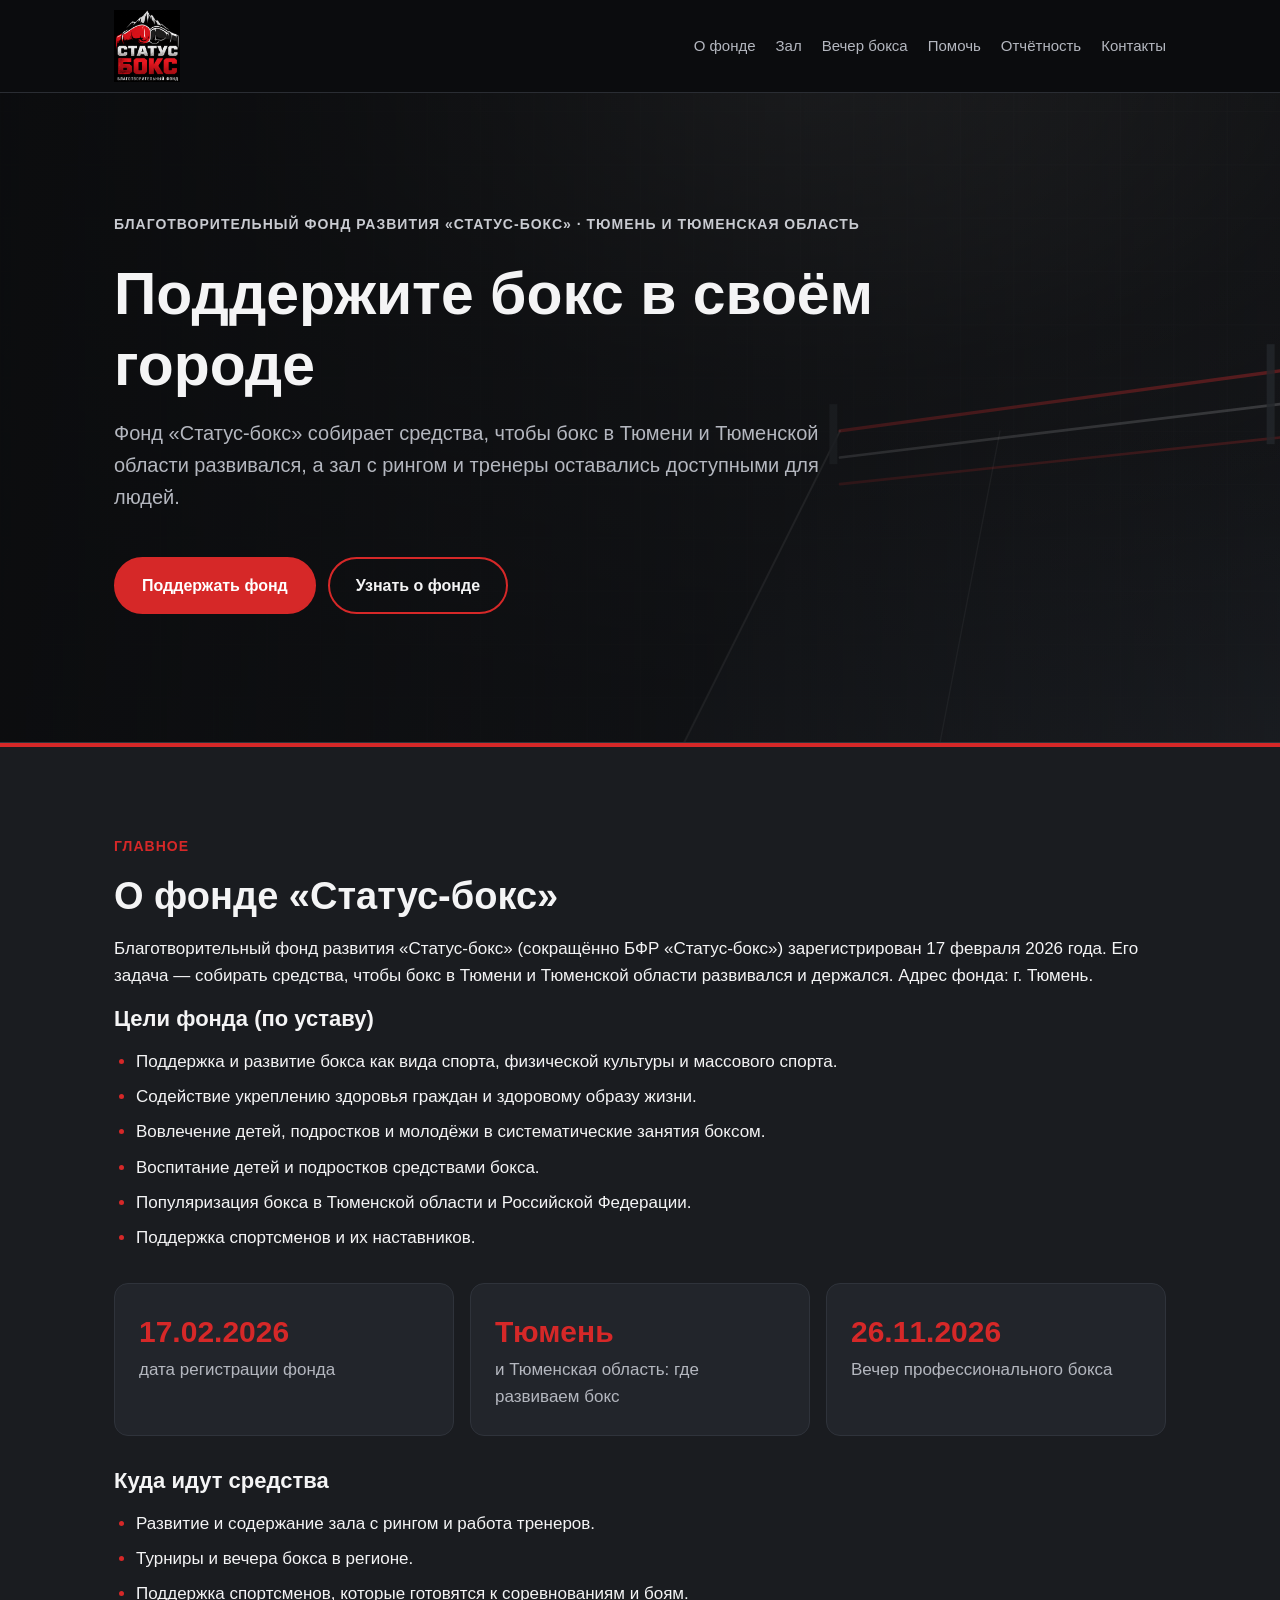
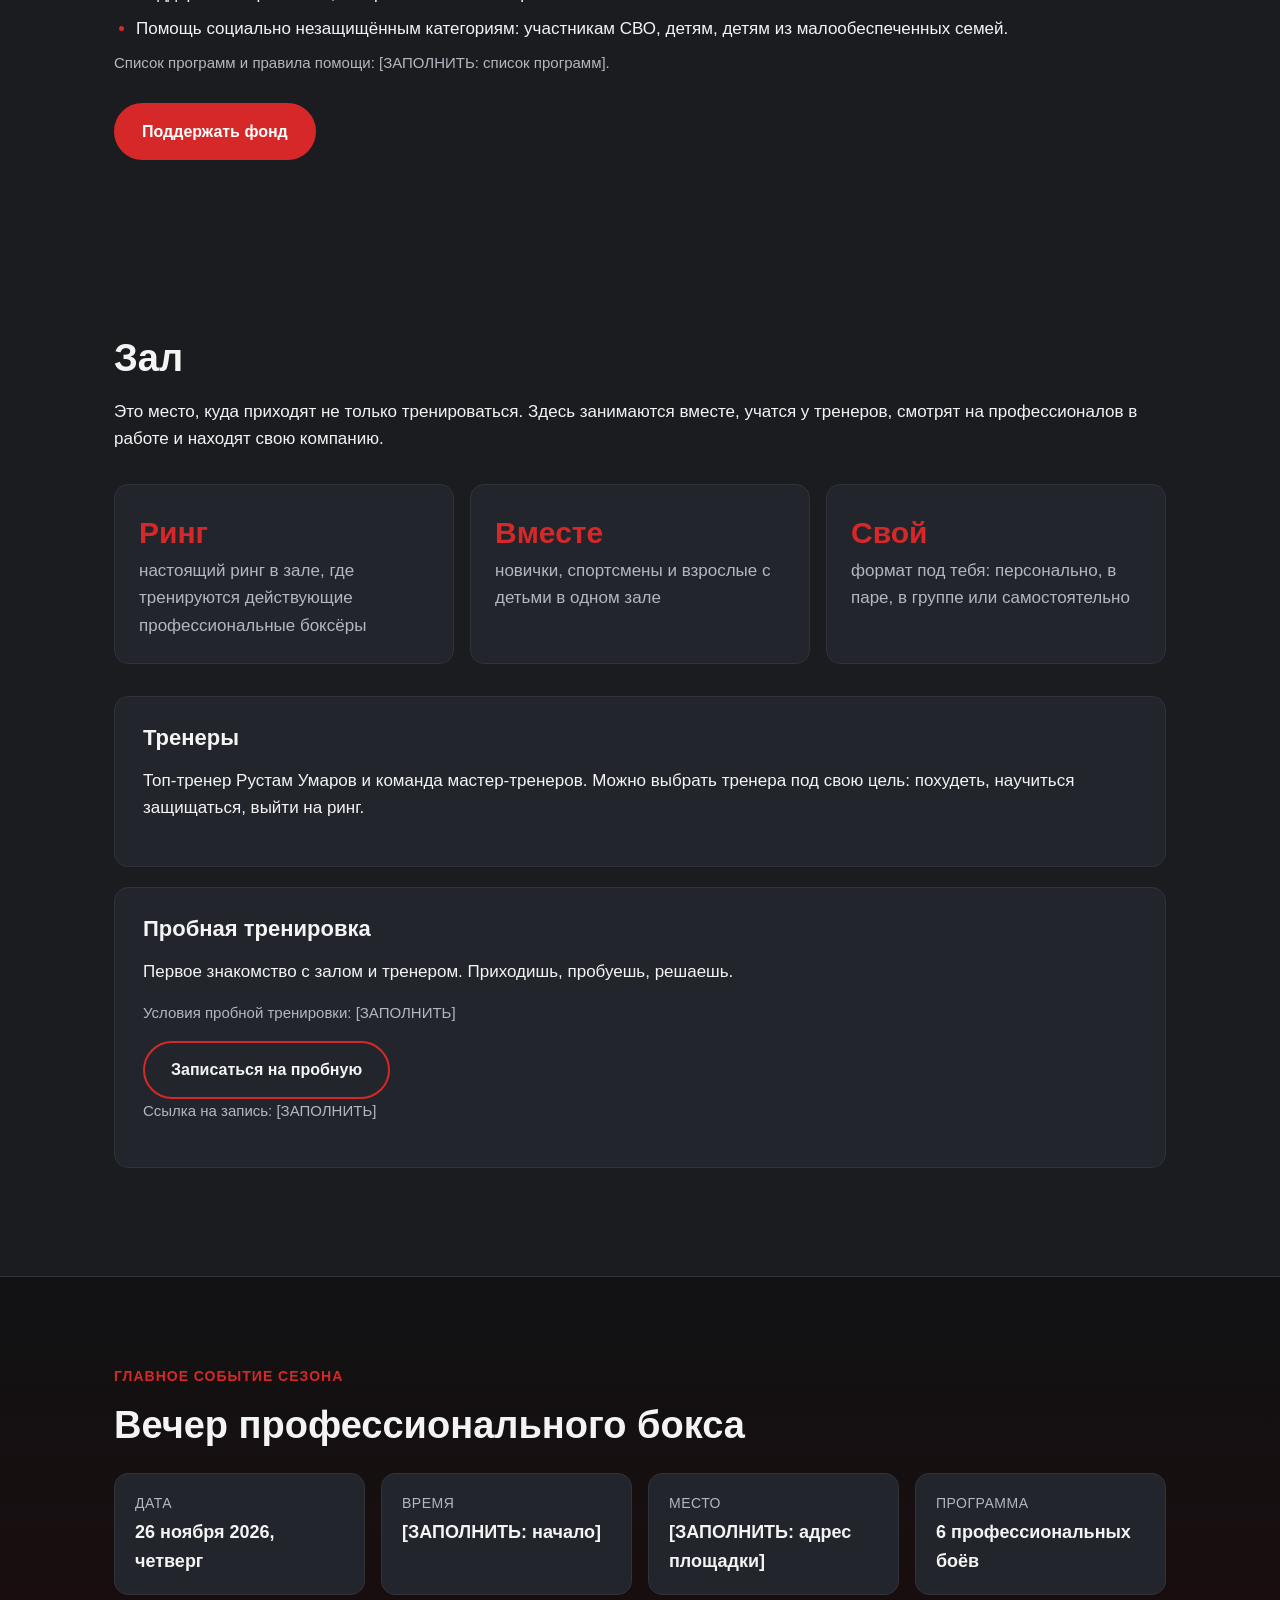
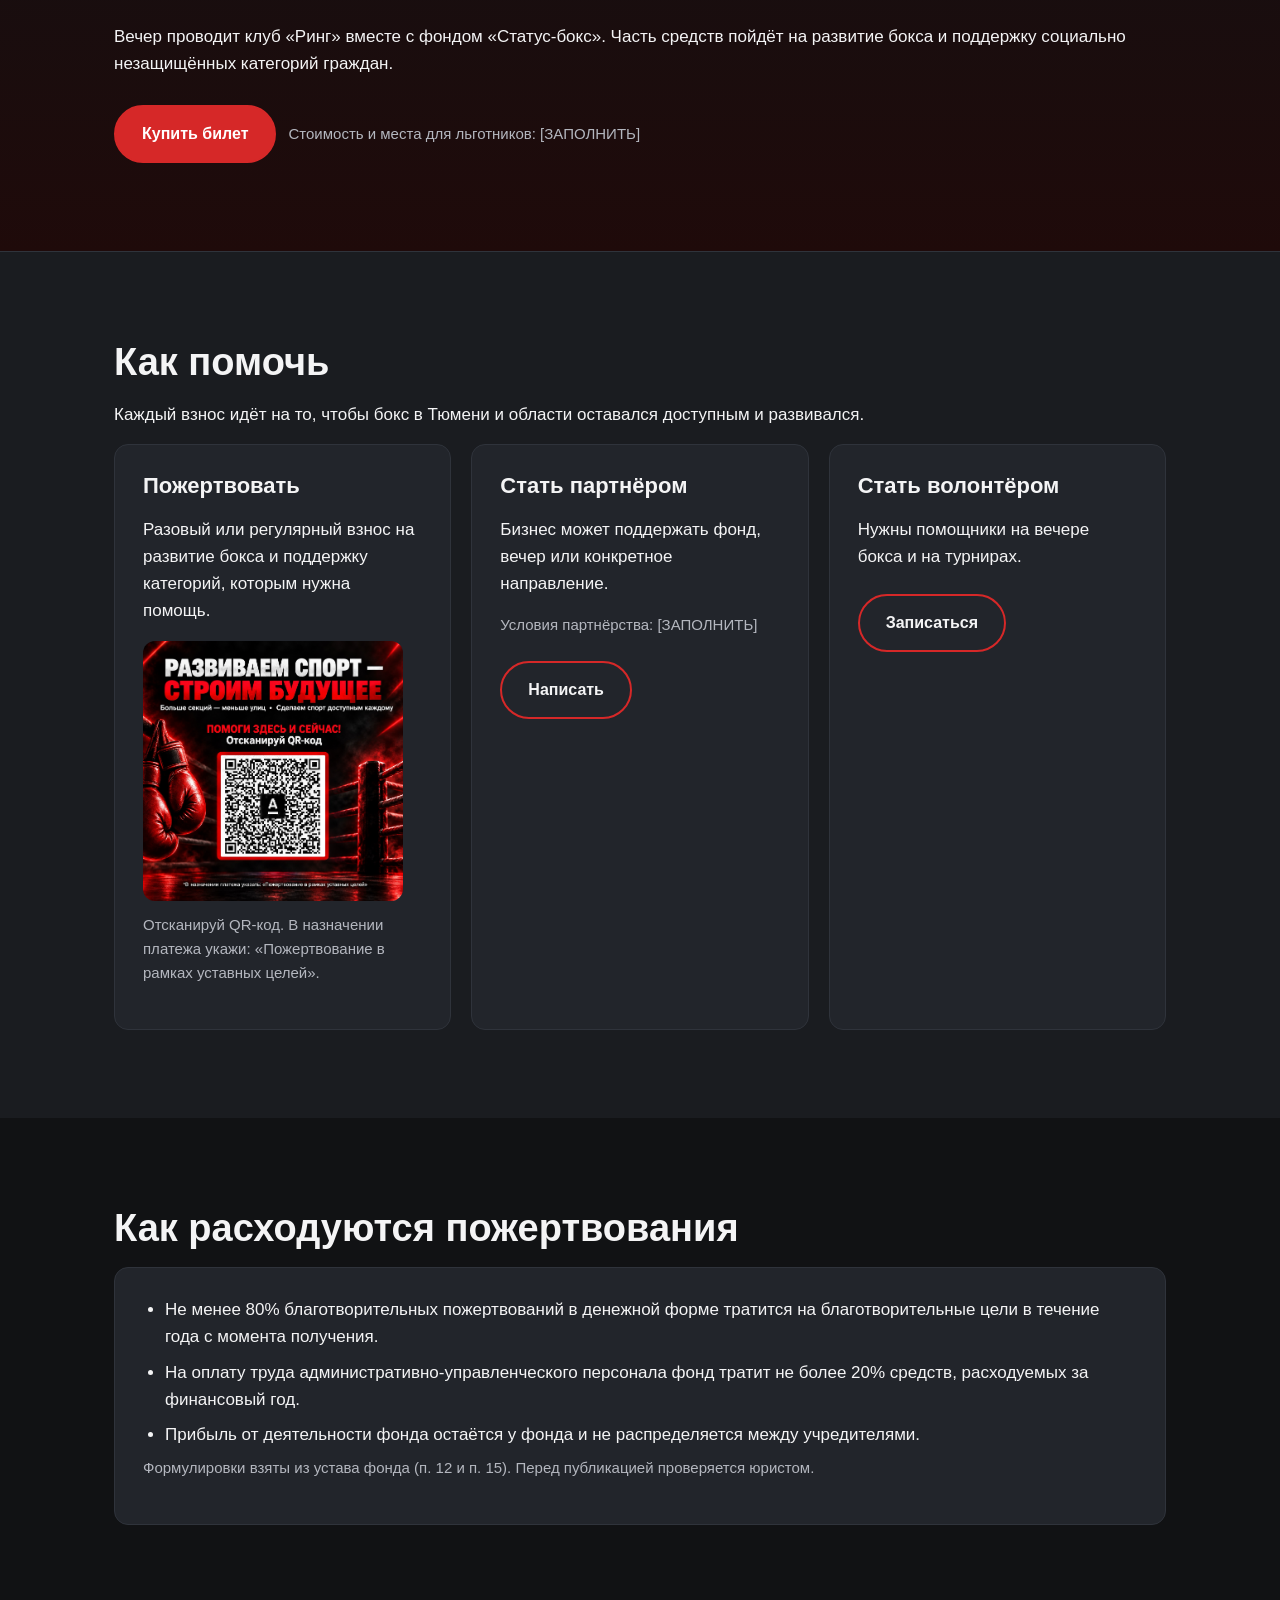
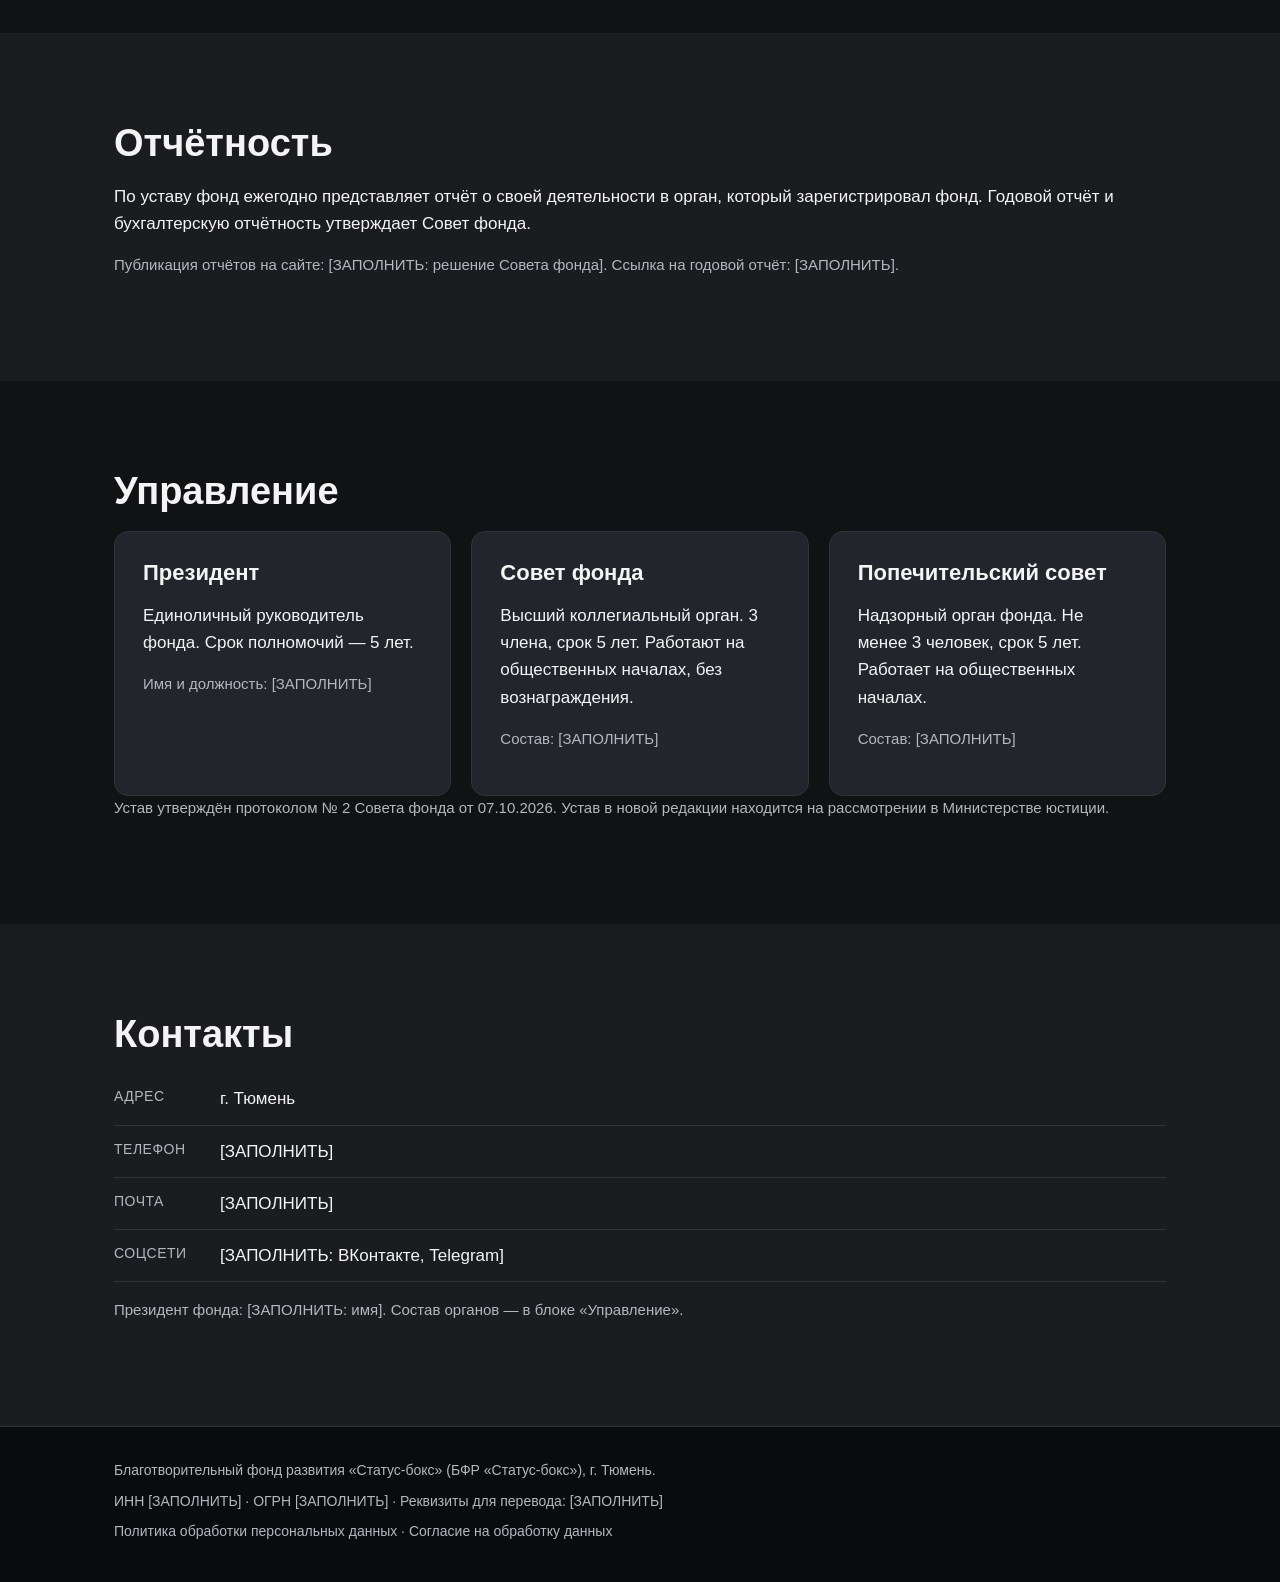
==== index.html @ fb79d3a1 "Первая версия сайта фонда: приведение к уставу Co-Authored-By: Claude Haiku 5.5 <noreply@anthropic.c" ====
<!DOCTYPE html>
<html lang="ru">
<head>
  <meta charset="UTF-8">
  <meta name="viewport" content="width=device-width, initial-scale=1.0">
  <title>Благотворительный фонд развития «Статус-бокс» — Тюмень</title>
  <meta name="description" content="Благотворительный фонд развития «Статус-бокс» развивает бокс в Тюмени и Тюменской области. Поддержите развитие бокса в регионе.">
  <link rel="stylesheet" href="style.css">
</head>
<body>

  <header class="top">
    <div class="wrap top__inner">
      <a href="#top" class="logo">
        <img src="assets/logo-statusbox.png" alt="Эмблема фонда «Статус-бокс»" class="logo__img">
      </a>
      <nav class="menu">
        <a href="#about">О фонде</a>
        <a href="#zal">Зал</a>
        <a href="#event">Вечер бокса</a>
        <a href="#help">Помочь</a>
        <a href="#reports">Отчётность</a>
        <a href="#contacts">Контакты</a>
      </nav>
    </div>
  </header>

  <!-- Главный блок: фонд -->
  <section id="top" class="hero">
    <div class="wrap hero__inner">
      <p class="hero__tag">Благотворительный фонд развития «Статус-бокс» · Тюмень и Тюменская область</p>
      <h1>Поддержите бокс в своём городе</h1>
      <p class="hero__lead">
        Фонд «Статус-бокс» собирает средства, чтобы бокс в Тюмени и Тюменской области развивался,
        а зал с рингом и тренеры оставались доступными для людей.
      </p>
      <div class="hero__actions">
        <a href="#help" class="btn btn--primary">Поддержать фонд</a>
        <a href="#about" class="btn btn--ghost">Узнать о фонде</a>
      </div>
    </div>
  </section>

  <!-- Фонд: приоритетный блок -->
  <section id="about" class="block fund">
    <div class="wrap">
      <p class="fund__tag">Главное</p>
      <h2>О фонде «Статус-бокс»</h2>
      <p>
        Благотворительный фонд развития «Статус-бокс» (сокращённо БФР «Статус-бокс») зарегистрирован 17 февраля 2026 года.
        Его задача — собирать средства, чтобы бокс в Тюмени и Тюменской области развивался и держался.
        Адрес фонда: г. Тюмень.
      </p>

      <h3>Цели фонда (по уставу)</h3>
      <ul class="list">
        <li>Поддержка и развитие бокса как вида спорта, физической культуры и массового спорта.</li>
        <li>Содействие укреплению здоровья граждан и здоровому образу жизни.</li>
        <li>Вовлечение детей, подростков и молодёжи в систематические занятия боксом.</li>
        <li>Воспитание детей и подростков средствами бокса.</li>
        <li>Популяризация бокса в Тюменской области и Российской Федерации.</li>
        <li>Поддержка спортсменов и их наставников.</li>
      </ul>
      <div class="facts">
        <div class="fact">
          <div class="fact__num">17.02.2026</div>
          <div class="fact__text">дата регистрации фонда</div>
        </div>
        <div class="fact">
          <div class="fact__num">Тюмень</div>
          <div class="fact__text">и Тюменская область: где развиваем бокс</div>
        </div>
        <div class="fact">
          <div class="fact__num">26.11.2026</div>
          <div class="fact__text">Вечер профессионального бокса</div>
        </div>
      </div>

      <h3>Куда идут средства</h3>
      <ul class="list">
        <li>Развитие и содержание зала с рингом и работа тренеров.</li>
        <li>Турниры и вечера бокса в регионе.</li>
        <li>Поддержка спортсменов, которые готовятся к соревнованиям и боям.</li>
        <li>Помощь социально незащищённым категориям: участникам СВО, детям, детям из малообеспеченных семей.</li>
      </ul>
      <p class="note">Список программ и правила помощи: [ЗАПОЛНИТЬ: список программ].</p>
      <div class="hero__actions">
        <a href="#help" class="btn btn--primary">Поддержать фонд</a>
      </div>
    </div>
  </section>

  <section id="zal" class="block block--alt">
    <div class="wrap">
      <h2>Зал</h2>
      <p>
        Это место, куда приходят не только тренироваться. Здесь занимаются вместе, учатся у тренеров,
        смотрят на профессионалов в работе и находят свою компанию.
      </p>
      <div class="facts">
        <div class="fact">
          <div class="fact__num">Ринг</div>
          <div class="fact__text">настоящий ринг в зале, где тренируются действующие профессиональные боксёры</div>
        </div>
        <div class="fact">
          <div class="fact__num">Вместе</div>
          <div class="fact__text">новички, спортсмены и взрослые с детьми в одном зале</div>
        </div>
        <div class="fact">
          <div class="fact__num">Свой</div>
          <div class="fact__text">формат под тебя: персонально, в паре, в группе или самостоятельно</div>
        </div>
      </div>

      <div class="card">
        <h3>Тренеры</h3>
        <p>
          Топ-тренер Рустам Умаров и команда мастер-тренеров. Можно выбрать тренера под свою цель:
          похудеть, научиться защищаться, выйти на ринг.
        </p>
      </div>

      <div class="card">
        <h3>Пробная тренировка</h3>
        <p>Первое знакомство с залом и тренером. Приходишь, пробуешь, решаешь.</p>
        <p class="note">Условия пробной тренировки: [ЗАПОЛНИТЬ]</p>
        <a href="#" class="btn btn--ghost">Записаться на пробную</a>
        <p class="note">Ссылка на запись: [ЗАПОЛНИТЬ]</p>
      </div>
    </div>
  </section>

  <section id="event" class="block event">
    <div class="wrap">
      <p class="event__tag">Главное событие сезона</p>
      <h2>Вечер профессионального бокса</h2>
      <div class="event__info">
        <div><span class="label">Дата</span><span class="value">26 ноября 2026, четверг</span></div>
        <div><span class="label">Время</span><span class="value">[ЗАПОЛНИТЬ: начало]</span></div>
        <div><span class="label">Место</span><span class="value">[ЗАПОЛНИТЬ: адрес площадки]</span></div>
        <div><span class="label">Программа</span><span class="value">6 профессиональных боёв</span></div>
      </div>
      <p>
        Вечер проводит клуб «Ринг» вместе с фондом «Статус-бокс». Часть средств пойдёт на развитие бокса
        и поддержку социально незащищённых категорий граждан.
      </p>
      <div class="hero__actions">
        <a href="#" class="btn btn--primary">Купить билет</a>
        <span class="note">Стоимость и места для льготников: [ЗАПОЛНИТЬ]</span>
      </div>
    </div>
  </section>

  <section id="help" class="block block--alt">
    <div class="wrap">
      <h2>Как помочь</h2>
      <p>Каждый взнос идёт на то, чтобы бокс в Тюмени и области оставался доступным и развивался.</p>
      <div class="help-grid">
        <div class="card">
          <h3>Пожертвовать</h3>
          <p>Разовый или регулярный взнос на развитие бокса и поддержку категорий, которым нужна помощь.</p>
          <div class="qr">
            <img src="assets/donate-qr.png" alt="QR-код для пожертвования фонду «Статус-бокс»">
            <p class="note">Отсканируй QR-код. В назначении платежа укажи: «Пожертвование в рамках уставных целей».</p>
          </div>
        </div>
        <div class="card">
          <h3>Стать партнёром</h3>
          <p>Бизнес может поддержать фонд, вечер или конкретное направление.</p>
          <p class="note">Условия партнёрства: [ЗАПОЛНИТЬ]</p>
          <a href="#contacts" class="btn btn--ghost">Написать</a>
        </div>
        <div class="card">
          <h3>Стать волонтёром</h3>
          <p>Нужны помощники на вечере бокса и на турнирах.</p>
          <a href="#contacts" class="btn btn--ghost">Записаться</a>
        </div>
      </div>
    </div>
  </section>

  <section id="rules" class="block">
    <div class="wrap">
      <h2>Как расходуются пожертвования</h2>
      <div class="card">
        <ul class="list">
          <li>Не менее 80% благотворительных пожертвований в денежной форме тратится на благотворительные цели в течение года с момента получения.</li>
          <li>На оплату труда административно-управленческого персонала фонд тратит не более 20% средств, расходуемых за финансовый год.</li>
          <li>Прибыль от деятельности фонда остаётся у фонда и не распределяется между учредителями.</li>
        </ul>
        <p class="note">Формулировки взяты из устава фонда (п. 12 и п. 15). Перед публикацией проверяется юристом.</p>
      </div>
    </div>
  </section>

  <section id="reports" class="block block--alt">
    <div class="wrap">
      <h2>Отчётность</h2>
      <p>
        По уставу фонд ежегодно представляет отчёт о своей деятельности в орган, который зарегистрировал фонд.
        Годовой отчёт и бухгалтерскую отчётность утверждает Совет фонда.
      </p>
      <p class="note">Публикация отчётов на сайте: [ЗАПОЛНИТЬ: решение Совета фонда]. Ссылка на годовой отчёт: [ЗАПОЛНИТЬ].</p>
    </div>
  </section>

  <section id="manage" class="block">
    <div class="wrap">
      <h2>Управление</h2>
      <div class="help-grid">
        <div class="card">
          <h3>Президент</h3>
          <p>Единоличный руководитель фонда. Срок полномочий — 5 лет.</p>
          <p class="note">Имя и должность: [ЗАПОЛНИТЬ]</p>
        </div>
        <div class="card">
          <h3>Совет фонда</h3>
          <p>Высший коллегиальный орган. 3 члена, срок 5 лет. Работают на общественных началах, без вознаграждения.</p>
          <p class="note">Состав: [ЗАПОЛНИТЬ]</p>
        </div>
        <div class="card">
          <h3>Попечительский совет</h3>
          <p>Надзорный орган фонда. Не менее 3 человек, срок 5 лет. Работает на общественных началах.</p>
          <p class="note">Состав: [ЗАПОЛНИТЬ]</p>
        </div>
      </div>
      <p class="note">Устав утверждён протоколом № 2 Совета фонда от 07.10.2026. Устав в новой редакции находится на рассмотрении в Министерстве юстиции.</p>
    </div>
  </section>

  <section id="contacts" class="block block--alt">
    <div class="wrap">
      <h2>Контакты</h2>
      <ul class="contacts">
        <li><span class="label">Адрес</span> г. Тюмень</li>
        <li><span class="label">Телефон</span> [ЗАПОЛНИТЬ]</li>
        <li><span class="label">Почта</span> [ЗАПОЛНИТЬ]</li>
        <li><span class="label">Соцсети</span> [ЗАПОЛНИТЬ: ВКонтакте, Telegram]</li>
      </ul>
      <p class="note">Президент фонда: [ЗАПОЛНИТЬ: имя]. Состав органов — в блоке «Управление».</p>
    </div>
  </section>

  <footer class="foot">
    <div class="wrap">
      <p>Благотворительный фонд развития «Статус-бокс» (БФР «Статус-бокс»), г. Тюмень.</p>
      <p>ИНН [ЗАПОЛНИТЬ] · ОГРН [ЗАПОЛНИТЬ] · Реквизиты для перевода: [ЗАПОЛНИТЬ]</p>
      <p><a href="#">Политика обработки персональных данных</a> · <a href="#">Согласие на обработку данных</a></p>
    </div>
  </footer>

</body>
</html>
---- style.css ----
/* Фонд СТАТУС-БОКС: цвета — тёмный фон, красный акцент, белый текст (как в плане кампании) */
:root {
  --bg: #111214;
  --bg-alt: #1a1c20;
  --card: #22252b;
  --text: #f4f4f5;
  --muted: #b4b7bf;
  --accent: #d62828;
  --accent-dark: #a51f1f;
  --line: #2f333b;
  --radius: 14px;
}

* { box-sizing: border-box; }

html { scroll-behavior: smooth; }

body {
  margin: 0;
  font-family: "Segoe UI", Roboto, Arial, sans-serif;
  font-size: 17px;
  line-height: 1.6;
  color: var(--text);
  background: var(--bg);
}

a { color: var(--accent); text-decoration: none; }
a:hover { text-decoration: underline; }

h1, h2, h3 { line-height: 1.2; margin: 0 0 16px; }
h1 { font-size: clamp(32px, 5vw, 56px); font-weight: 800; }
h2 { font-size: clamp(26px, 3.5vw, 38px); font-weight: 800; }
h3 { font-size: 22px; font-weight: 700; }

p { margin: 0 0 16px; }

.wrap {
  max-width: 1100px;
  margin: 0 auto;
  padding: 0 24px;
}

/* Верхняя панель */
.top {
  position: sticky;
  top: 0;
  z-index: 10;
  background: rgba(17, 18, 20, 0.95);
  border-bottom: 1px solid var(--line);
}
.top__inner {
  display: flex;
  align-items: center;
  justify-content: space-between;
  gap: 16px;
  padding-top: 14px;
  padding-bottom: 14px;
  flex-wrap: wrap;
}
.logo {
  color: var(--text);
  font-weight: 800;
  letter-spacing: 1px;
  font-size: 20px;
}
.logo:hover { text-decoration: none; }
.menu { display: flex; gap: 20px; flex-wrap: wrap; }
.menu a { color: var(--muted); font-size: 15px; }
.menu a:hover { color: var(--text); text-decoration: none; }

/* Первый экран */
.hero {
  padding: 96px 0 88px;
  background:
    linear-gradient(120deg, rgba(214, 40, 40, 0.18), transparent 60%),
    var(--bg);
  border-bottom: 1px solid var(--line);
}
.hero__tag {
  color: var(--accent);
  font-weight: 700;
  text-transform: uppercase;
  letter-spacing: 1px;
  font-size: 14px;
}
.hero__lead {
  font-size: 20px;
  color: var(--muted);
  max-width: 720px;
}
.hero__actions {
  display: flex;
  gap: 12px;
  flex-wrap: wrap;
  align-items: center;
  margin-top: 28px;
}

/* Кнопки */
.btn {
  display: inline-block;
  padding: 14px 26px;
  border-radius: 999px;
  font-weight: 700;
  font-size: 16px;
  border: 2px solid var(--accent);
  transition: background 0.2s, color 0.2s;
}
.btn--primary {
  background: var(--accent);
  color: #fff;
}
.btn--primary:hover {
  background: var(--accent-dark);
  border-color: var(--accent-dark);
  text-decoration: none;
}
.btn--ghost {
  background: transparent;
  color: var(--text);
}
.btn--ghost:hover {
  background: var(--accent);
  color: #fff;
  text-decoration: none;
}

/* Блоки */
.block { padding: 88px 0; }
.block--alt { background: var(--bg-alt); }
.list { padding-left: 22px; margin: 0; }
.list li { margin-bottom: 8px; }

.note {
  color: var(--muted);
  font-size: 15px;
}

/* Цифры */
.facts {
  display: grid;
  grid-template-columns: repeat(auto-fit, minmax(200px, 1fr));
  gap: 16px;
  margin: 32px 0;
}
.fact {
  background: var(--card);
  border: 1px solid var(--line);
  border-radius: var(--radius);
  padding: 24px;
}
.fact__num {
  font-size: 30px;
  font-weight: 800;
  color: var(--accent);
}
.fact__text { color: var(--muted); }

/* Карточки */
.card {
  background: var(--card);
  border: 1px solid var(--line);
  border-radius: var(--radius);
  padding: 28px;
  margin-bottom: 20px;
}
.help-grid {
  display: grid;
  grid-template-columns: repeat(auto-fit, minmax(260px, 1fr));
  gap: 20px;
}
.help-grid .card { margin-bottom: 0; }
.help-grid .btn { margin-top: 8px; }

/* Вечер бокса */
.event {
  background:
    linear-gradient(180deg, var(--bg) 0%, #1f0a0a 100%);
  border-top: 1px solid var(--line);
  border-bottom: 1px solid var(--line);
}
.event__tag {
  color: var(--accent);
  font-weight: 700;
  text-transform: uppercase;
  letter-spacing: 1px;
  font-size: 14px;
}
.event__info {
  display: grid;
  grid-template-columns: repeat(auto-fit, minmax(200px, 1fr));
  gap: 16px;
  margin: 24px 0 28px;
}
.event__info > div {
  background: var(--card);
  border: 1px solid var(--line);
  border-radius: var(--radius);
  padding: 18px 20px;
  display: flex;
  flex-direction: column;
  gap: 4px;
}

.label {
  color: var(--muted);
  font-size: 14px;
  text-transform: uppercase;
  letter-spacing: 0.5px;
}
.value { font-size: 18px; font-weight: 700; }

/* Контакты */
.contacts { list-style: none; padding: 0; margin: 0 0 16px; }
.contacts li {
  padding: 12px 0;
  border-bottom: 1px solid var(--line);
  display: flex;
  gap: 16px;
  flex-wrap: wrap;
}
.contacts .label { min-width: 90px; }

/* Подвал */
.foot {
  background: #0a0b0c;
  border-top: 1px solid var(--line);
  padding: 32px 0;
  color: var(--muted);
  font-size: 14px;
}
.foot p { margin-bottom: 8px; }
.foot a { color: var(--muted); }

/* Телефоны */
@media (max-width: 640px) {
  body { font-size: 16px; }
  .hero { padding: 64px 0 56px; }
  .block { padding: 64px 0; }
  .card { padding: 22px; }
  .menu { gap: 14px; }
}

/* ===== Фонд СТАТУС-БОКС: главный блок ===== */

/* Эмблема в шапке */
.logo { display: inline-flex; align-items: center; }
.logo:hover { text-decoration: none; }
.logo__img { height: 48px; width: auto; display: block; border-radius: 6px; }

/* Герой: фон из hero-bg.svg, эмблема по центру */
.hero {
  text-align: center;
  padding: 88px 0 96px;
  background:
    linear-gradient(180deg, rgba(12, 13, 16, 0.25) 0%, rgba(12, 13, 16, 0.75) 100%),
    url("assets/hero-bg.svg") center / cover no-repeat;
}
.hero__inner { display: flex; flex-direction: column; align-items: center; }
.hero h1 { margin-top: 8px; }
.hero__lead { margin-left: auto; margin-right: auto; }
.hero__actions { justify-content: center; }

/* Эмблема: чёрная карточка, чтобы смотрелась как на фирменном бланке */
.hero__logo {
  background: #000;
  border-radius: var(--radius);
  padding: 18px 24px;
  box-shadow: 0 12px 40px rgba(0, 0, 0, 0.5), 0 0 0 1px rgba(255, 255, 255, 0.06);
  margin-bottom: 28px;
}
.hero__logo img {
  display: block;
  width: min(300px, 70vw);
  height: auto;
}

/* Приоритетный блок о фонде */
.fund {
  border-top: 4px solid var(--accent);
  background: var(--bg-alt);
}
.fund__tag {
  color: var(--accent);
  font-weight: 700;
  text-transform: uppercase;
  letter-spacing: 1px;
  font-size: 14px;
}
.fund .list li::marker { color: var(--accent); }

/* Шапка: фонд первым, компактнее */
.top { background: rgba(12, 13, 16, 0.97); }

/* ===== Версия 2: эмблема слева сверху, деловой фон ===== */

/* Эмблема в шапке слева сверху, крупнее */
.top { background: #0b0c0e; border-bottom: 1px solid #2a2d33; }
.top__inner { padding-top: 10px; padding-bottom: 10px; }
.logo__img { height: 72px; border-radius: 0; }

/* Герой: левое выравнивание, фон-ринг */
.hero {
  text-align: left;
  padding: 120px 0 128px;
  background:
    linear-gradient(90deg, rgba(11, 12, 14, 0.92) 0%, rgba(11, 12, 14, 0.55) 55%, rgba(11, 12, 14, 0.2) 100%),
    url("assets/hero-bg.svg") center / cover no-repeat;
}
.hero__inner { align-items: flex-start; }
.hero__lead { margin-left: 0; margin-right: 0; }
.hero__actions { justify-content: flex-start; }
.hero h1 { font-size: clamp(34px, 4.6vw, 60px); max-width: 760px; }
.hero__tag { color: #c9cbd1; }

/* QR-код для пожертвований */
.qr img {
  display: block;
  width: min(260px, 100%);
  height: auto;
  border-radius: 12px;
  margin: 8px 0 12px;
}
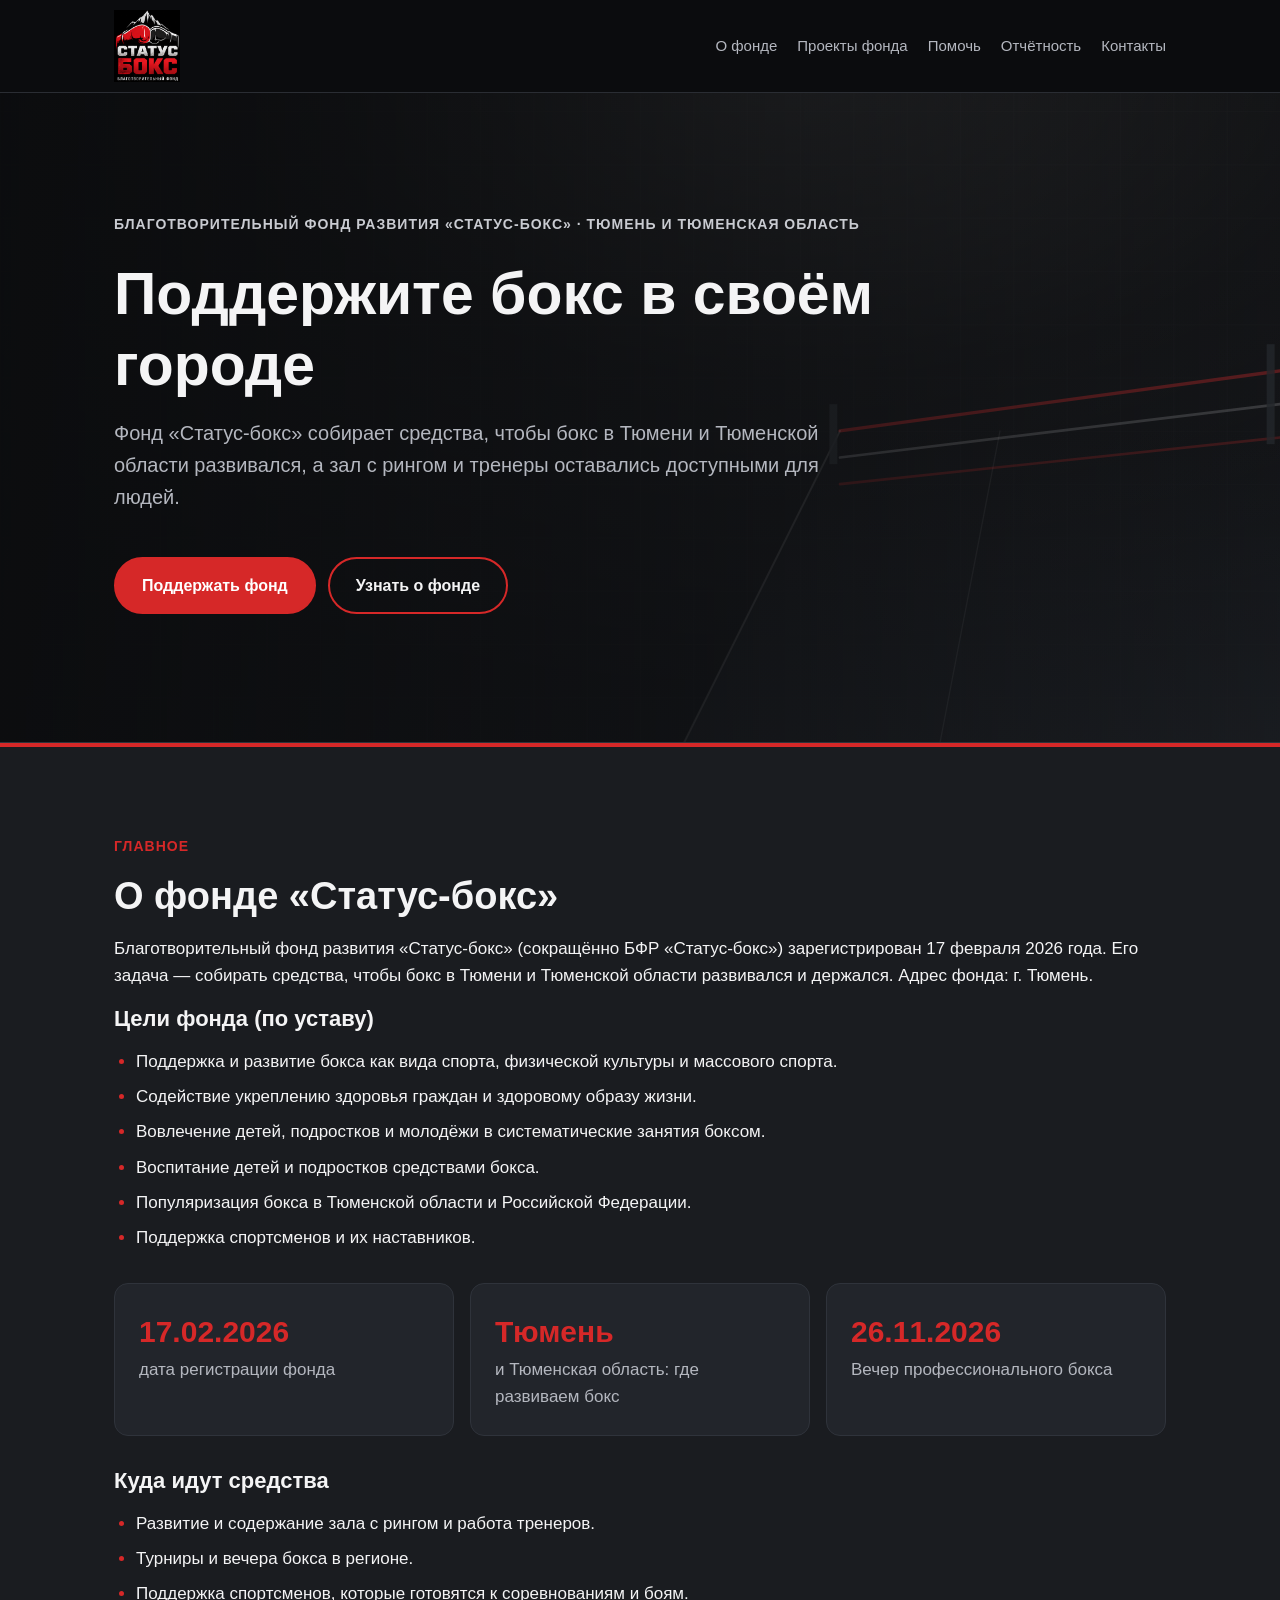
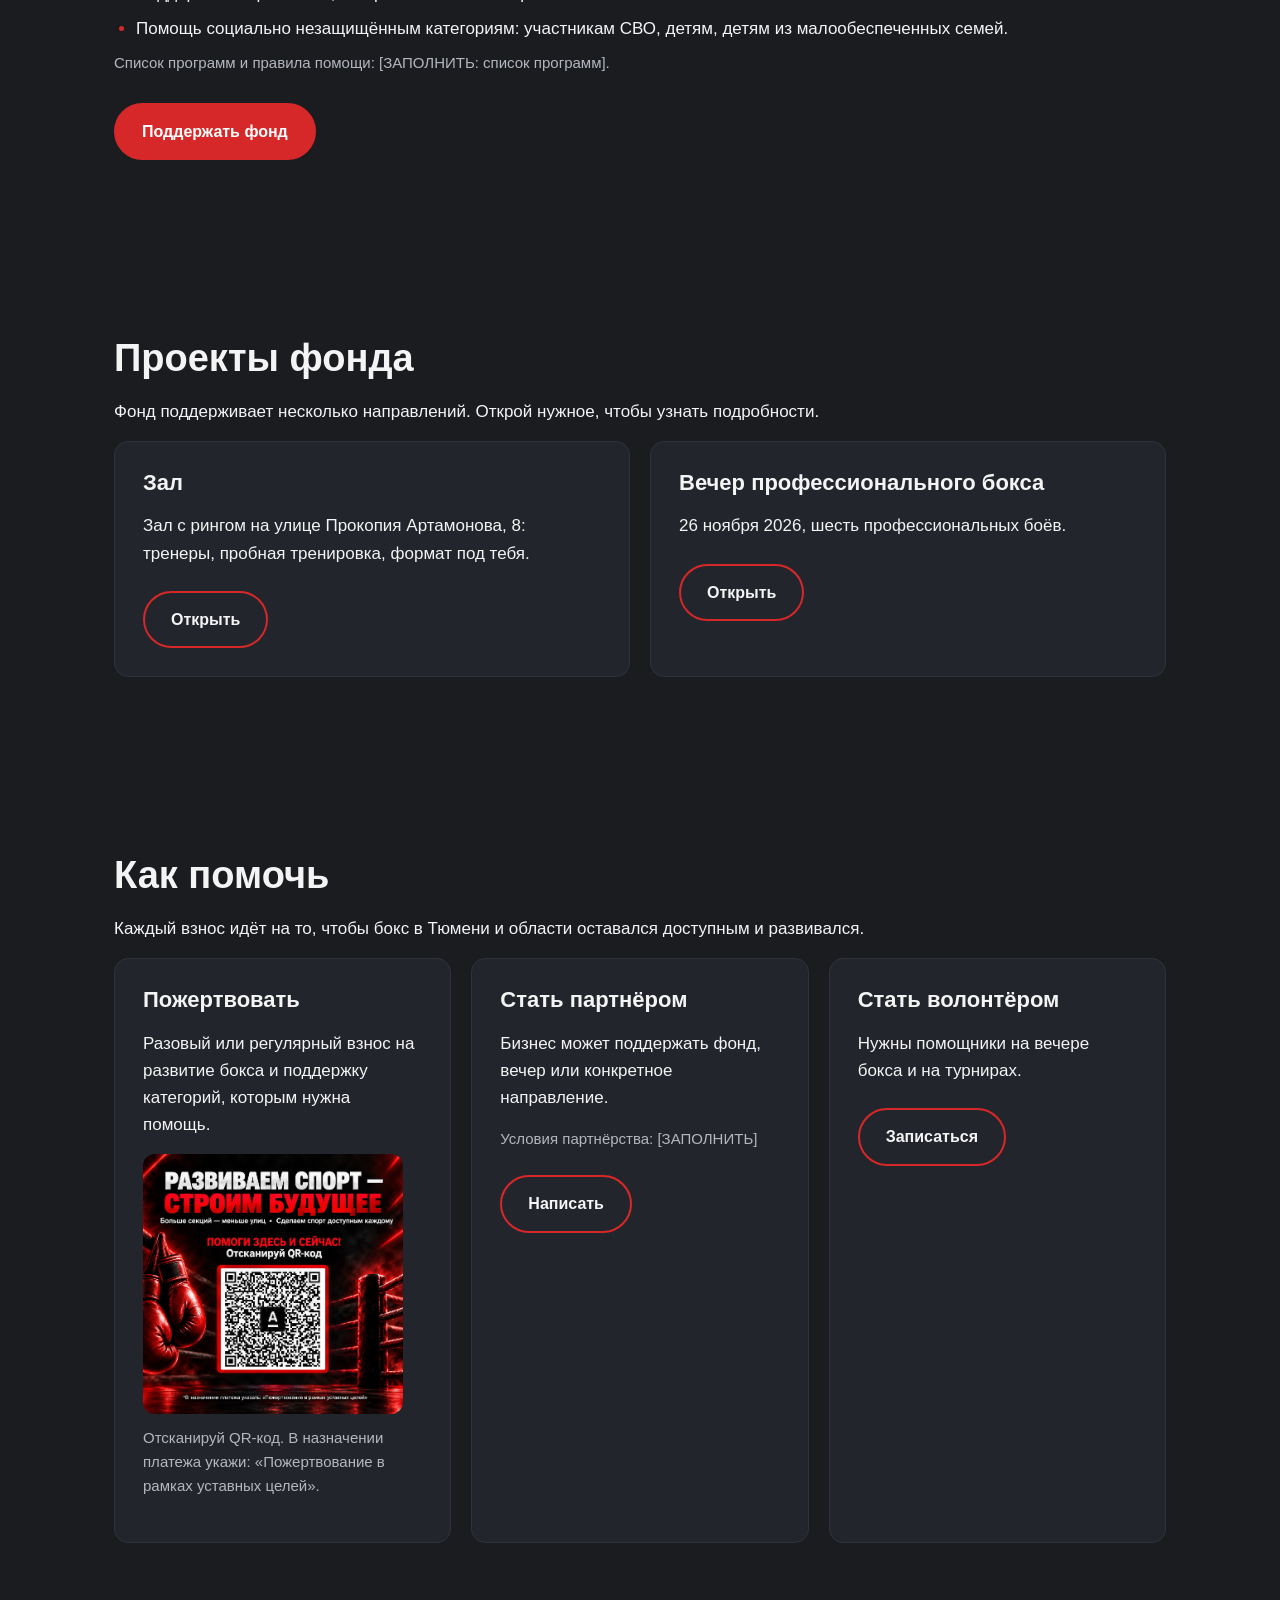
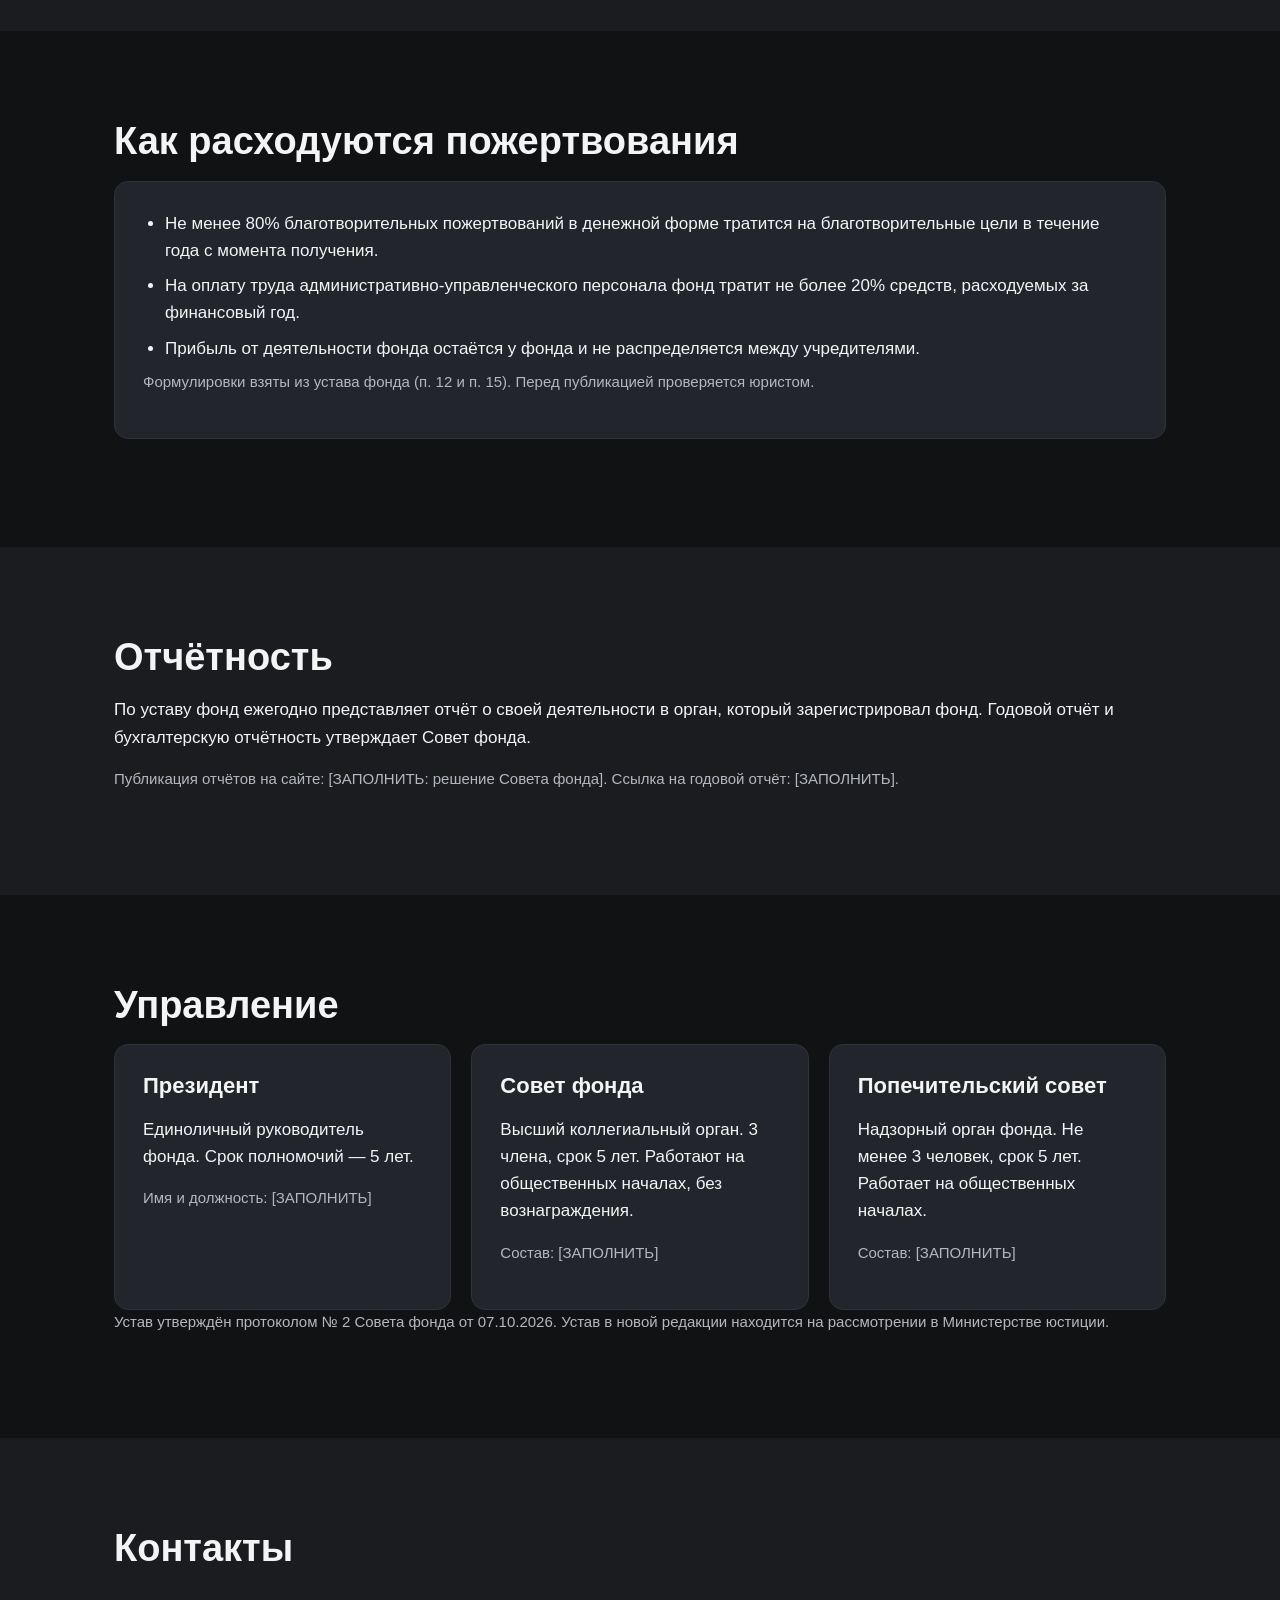
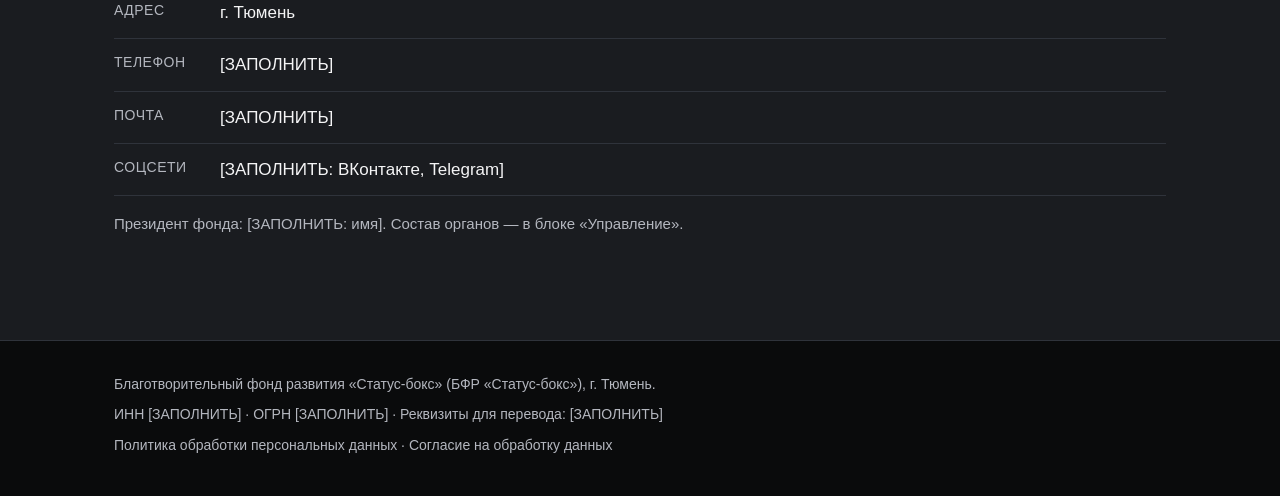
==== commit a435648f: "Зал и вечер бокса вынесены в «Проекты фонда» Co-Authored-By: Claude Haiku 5.5 <noreply@anthropic.com" ====
--- a/index.html
+++ b/index.html
@@ -16,8 +16,7 @@
       </a>
       <nav class="menu">
         <a href="#about">О фонде</a>
-        <a href="#zal">Зал</a>
-        <a href="#event">Вечер бокса</a>
+        <a href="projects.html">Проекты фонда</a>
         <a href="#help">Помочь</a>
         <a href="#reports">Отчётность</a>
         <a href="#contacts">Контакты</a>
@@ -90,67 +89,24 @@
     </div>
   </section>
 
-  <section id="zal" class="block block--alt">
-    <div class="wrap">
-      <h2>Зал</h2>
-      <p>
-        Это место, куда приходят не только тренироваться. Здесь занимаются вместе, учатся у тренеров,
-        смотрят на профессионалов в работе и находят свою компанию.
-      </p>
-      <div class="facts">
-        <div class="fact">
-          <div class="fact__num">Ринг</div>
-          <div class="fact__text">настоящий ринг в зале, где тренируются действующие профессиональные боксёры</div>
-        </div>
-        <div class="fact">
-          <div class="fact__num">Вместе</div>
-          <div class="fact__text">новички, спортсмены и взрослые с детьми в одном зале</div>
-        </div>
-        <div class="fact">
-          <div class="fact__num">Свой</div>
-          <div class="fact__text">формат под тебя: персонально, в паре, в группе или самостоятельно</div>
-        </div>
-      </div>
-
-      <div class="card">
-        <h3>Тренеры</h3>
-        <p>
-          Топ-тренер Рустам Умаров и команда мастер-тренеров. Можно выбрать тренера под свою цель:
-          похудеть, научиться защищаться, выйти на ринг.
-        </p>
-      </div>
-
-      <div class="card">
-        <h3>Пробная тренировка</h3>
-        <p>Первое знакомство с залом и тренером. Приходишь, пробуешь, решаешь.</p>
-        <p class="note">Условия пробной тренировки: [ЗАПОЛНИТЬ]</p>
-        <a href="#" class="btn btn--ghost">Записаться на пробную</a>
-        <p class="note">Ссылка на запись: [ЗАПОЛНИТЬ]</p>
-      </div>
-    </div>
-  </section>
-
-  <section id="event" class="block event">
-    <div class="wrap">
-      <p class="event__tag">Главное событие сезона</p>
-      <h2>Вечер профессионального бокса</h2>
-      <div class="event__info">
-        <div><span class="label">Дата</span><span class="value">26 ноября 2026, четверг</span></div>
-        <div><span class="label">Время</span><span class="value">[ЗАПОЛНИТЬ: начало]</span></div>
-        <div><span class="label">Место</span><span class="value">[ЗАПОЛНИТЬ: адрес площадки]</span></div>
-        <div><span class="label">Программа</span><span class="value">6 профессиональных боёв</span></div>
-      </div>
-      <p>
-        Вечер проводит клуб «Ринг» вместе с фондом «Статус-бокс». Часть средств пойдёт на развитие бокса
-        и поддержку социально незащищённых категорий граждан.
-      </p>
-      <div class="hero__actions">
-        <a href="#" class="btn btn--primary">Купить билет</a>
-        <span class="note">Стоимость и места для льготников: [ЗАПОЛНИТЬ]</span>
-      </div>
-    </div>
-  </section>
-
+  <section id="projects" class="block block--alt">
+    <div class="wrap">
+      <h2>Проекты фонда</h2>
+      <p>Фонд поддерживает несколько направлений. Открой нужное, чтобы узнать подробности.</p>
+      <div class="help-grid">
+        <div class="card">
+          <h3>Зал</h3>
+          <p>Зал с рингом на улице Прокопия Артамонова, 8: тренеры, пробная тренировка, формат под тебя.</p>
+          <a href="projects.html#zal" class="btn btn--ghost">Открыть</a>
+        </div>
+        <div class="card">
+          <h3>Вечер профессионального бокса</h3>
+          <p>26 ноября 2026, шесть профессиональных боёв.</p>
+          <a href="projects.html#event" class="btn btn--ghost">Открыть</a>
+        </div>
+      </div>
+    </div>
+  </section>
   <section id="help" class="block block--alt">
     <div class="wrap">
       <h2>Как помочь</h2>
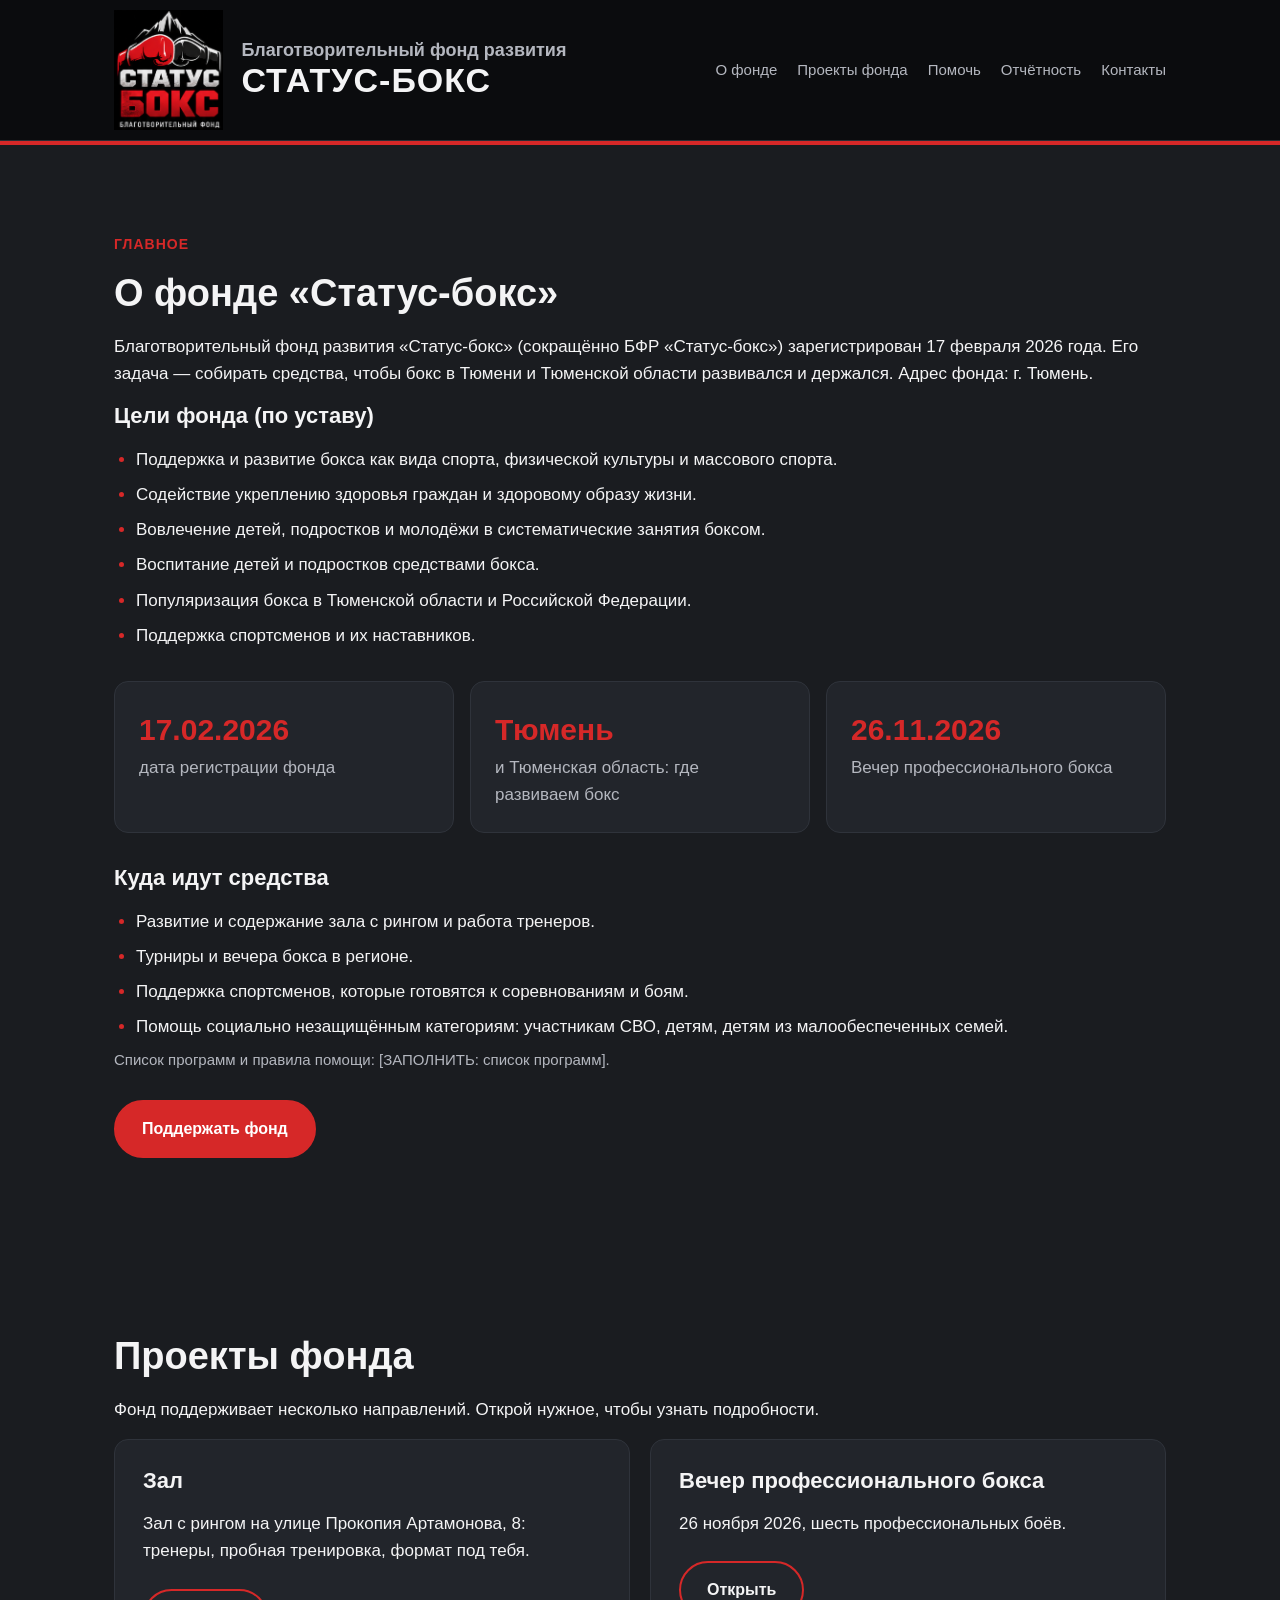
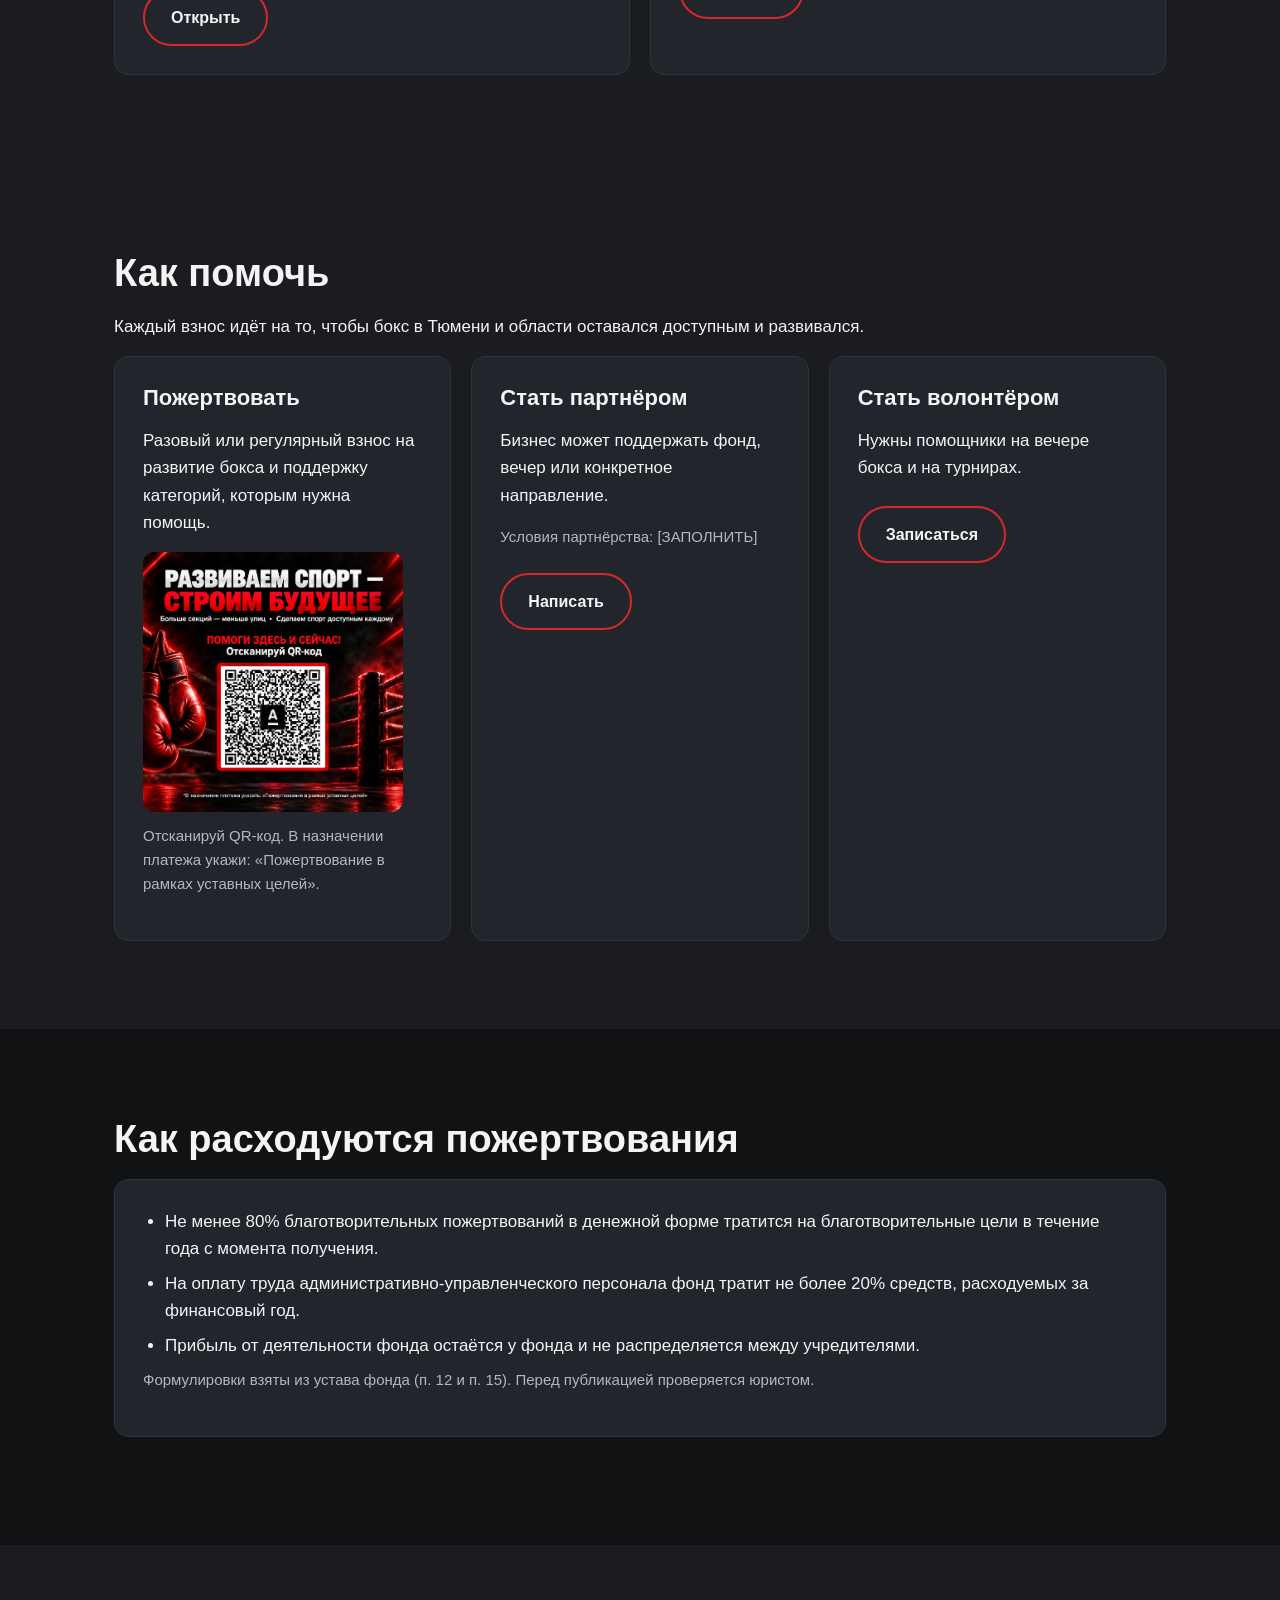
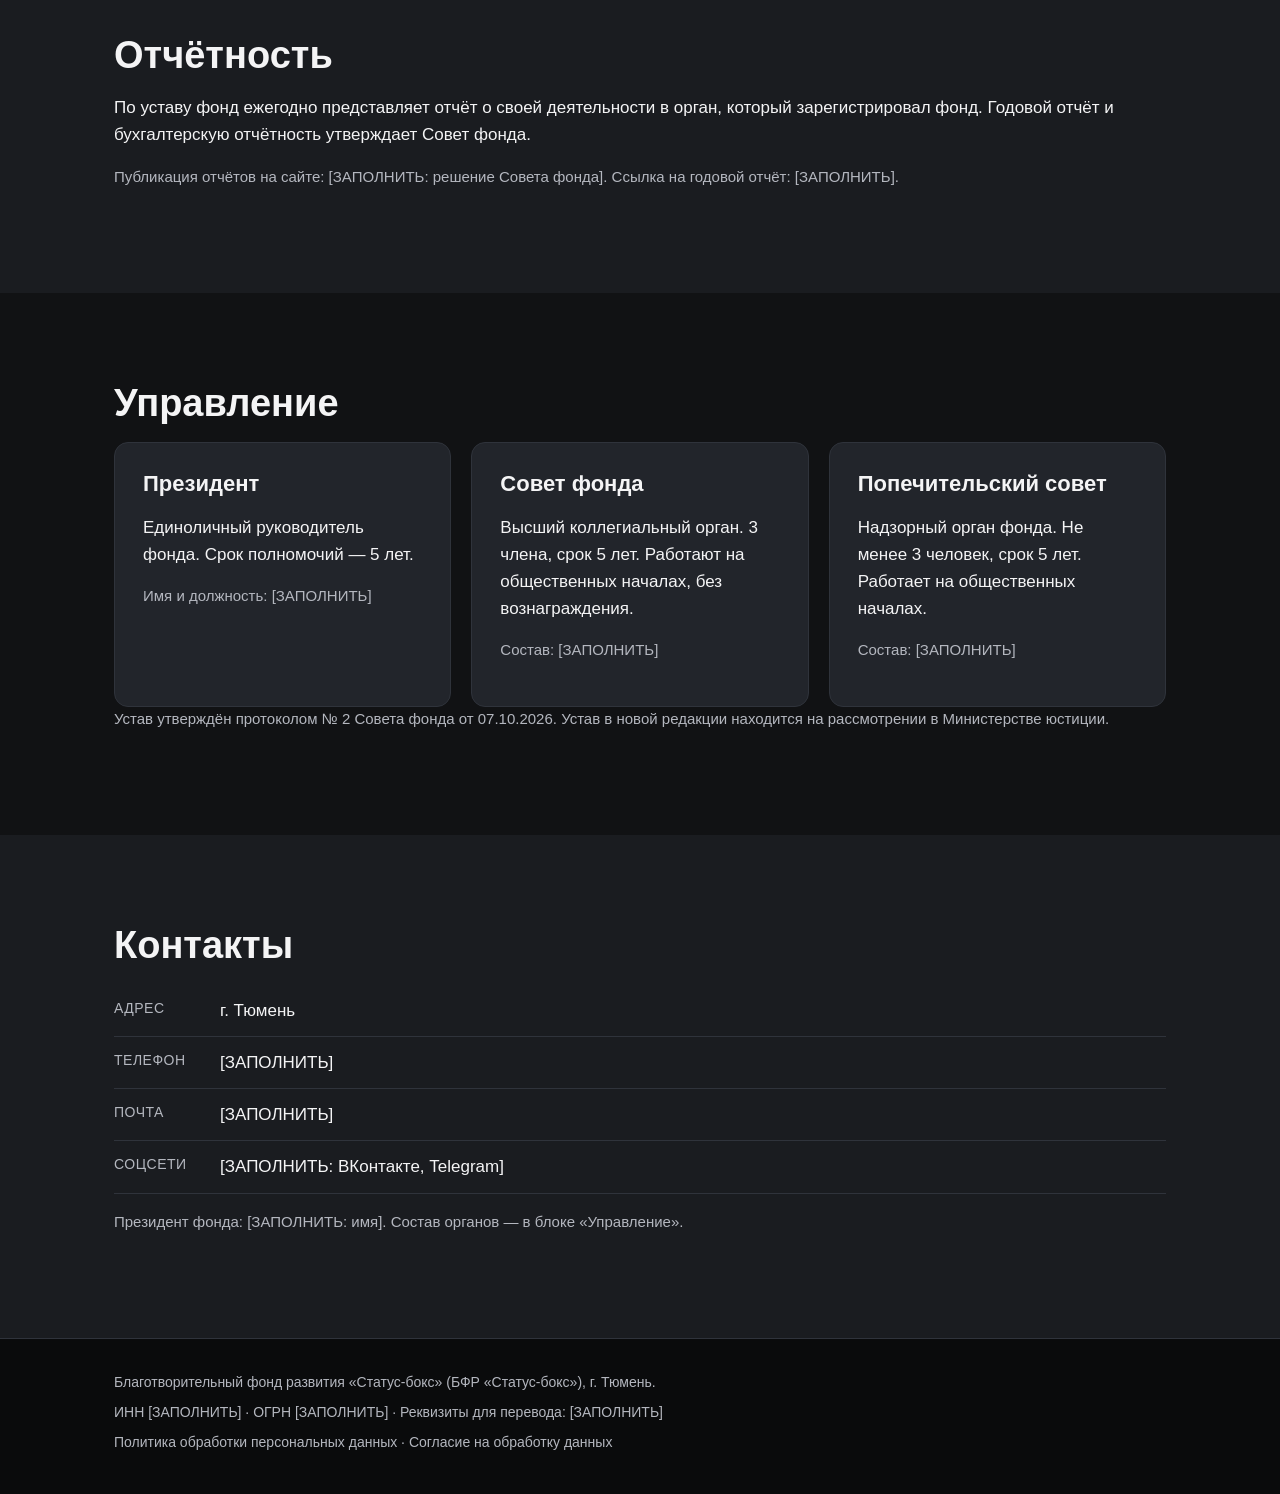
==== commit 1fa78d52: "Шапка: крупный логотип и название фонда, убран верхний блок Co-Authored-By: Claude Haiku 5.5 <norepl" ====
--- a/index.html
+++ b/index.html
@@ -11,8 +11,12 @@
 
   <header class="top">
     <div class="wrap top__inner">
-      <a href="#top" class="logo">
+      <a href="index.html" class="logo">
         <img src="assets/logo-statusbox.png" alt="Эмблема фонда «Статус-бокс»" class="logo__img">
+        <span class="logo__text">
+          <span class="logo__line1">Благотворительный фонд развития</span>
+          <span class="logo__line2">СТАТУС-БОКС</span>
+        </span>
       </a>
       <nav class="menu">
         <a href="#about">О фонде</a>
@@ -25,21 +29,6 @@
   </header>
 
   <!-- Главный блок: фонд -->
-  <section id="top" class="hero">
-    <div class="wrap hero__inner">
-      <p class="hero__tag">Благотворительный фонд развития «Статус-бокс» · Тюмень и Тюменская область</p>
-      <h1>Поддержите бокс в своём городе</h1>
-      <p class="hero__lead">
-        Фонд «Статус-бокс» собирает средства, чтобы бокс в Тюмени и Тюменской области развивался,
-        а зал с рингом и тренеры оставались доступными для людей.
-      </p>
-      <div class="hero__actions">
-        <a href="#help" class="btn btn--primary">Поддержать фонд</a>
-        <a href="#about" class="btn btn--ghost">Узнать о фонде</a>
-      </div>
-    </div>
-  </section>
-
   <!-- Фонд: приоритетный блок -->
   <section id="about" class="block fund">
     <div class="wrap">
--- a/style.css
+++ b/style.css
@@ -321,3 +321,15 @@
   border-radius: 12px;
   margin: 8px 0 12px;
 }
+
+/* ===== Шапка: большой логотип и название фонда в две строки ===== */
+.logo__img { height: 120px; width: auto; border-radius: 0; }
+.logo { gap: 18px; }
+.logo__text { display: flex; flex-direction: column; line-height: 1.15; }
+.logo__line1 { font-size: 18px; font-weight: 600; color: var(--muted); letter-spacing: 0; }
+.logo__line2 { font-size: 34px; font-weight: 800; color: var(--text); letter-spacing: 1px; }
+@media (max-width: 640px) {
+  .logo__img { height: 80px; }
+  .logo__line1 { font-size: 14px; }
+  .logo__line2 { font-size: 24px; }
+}
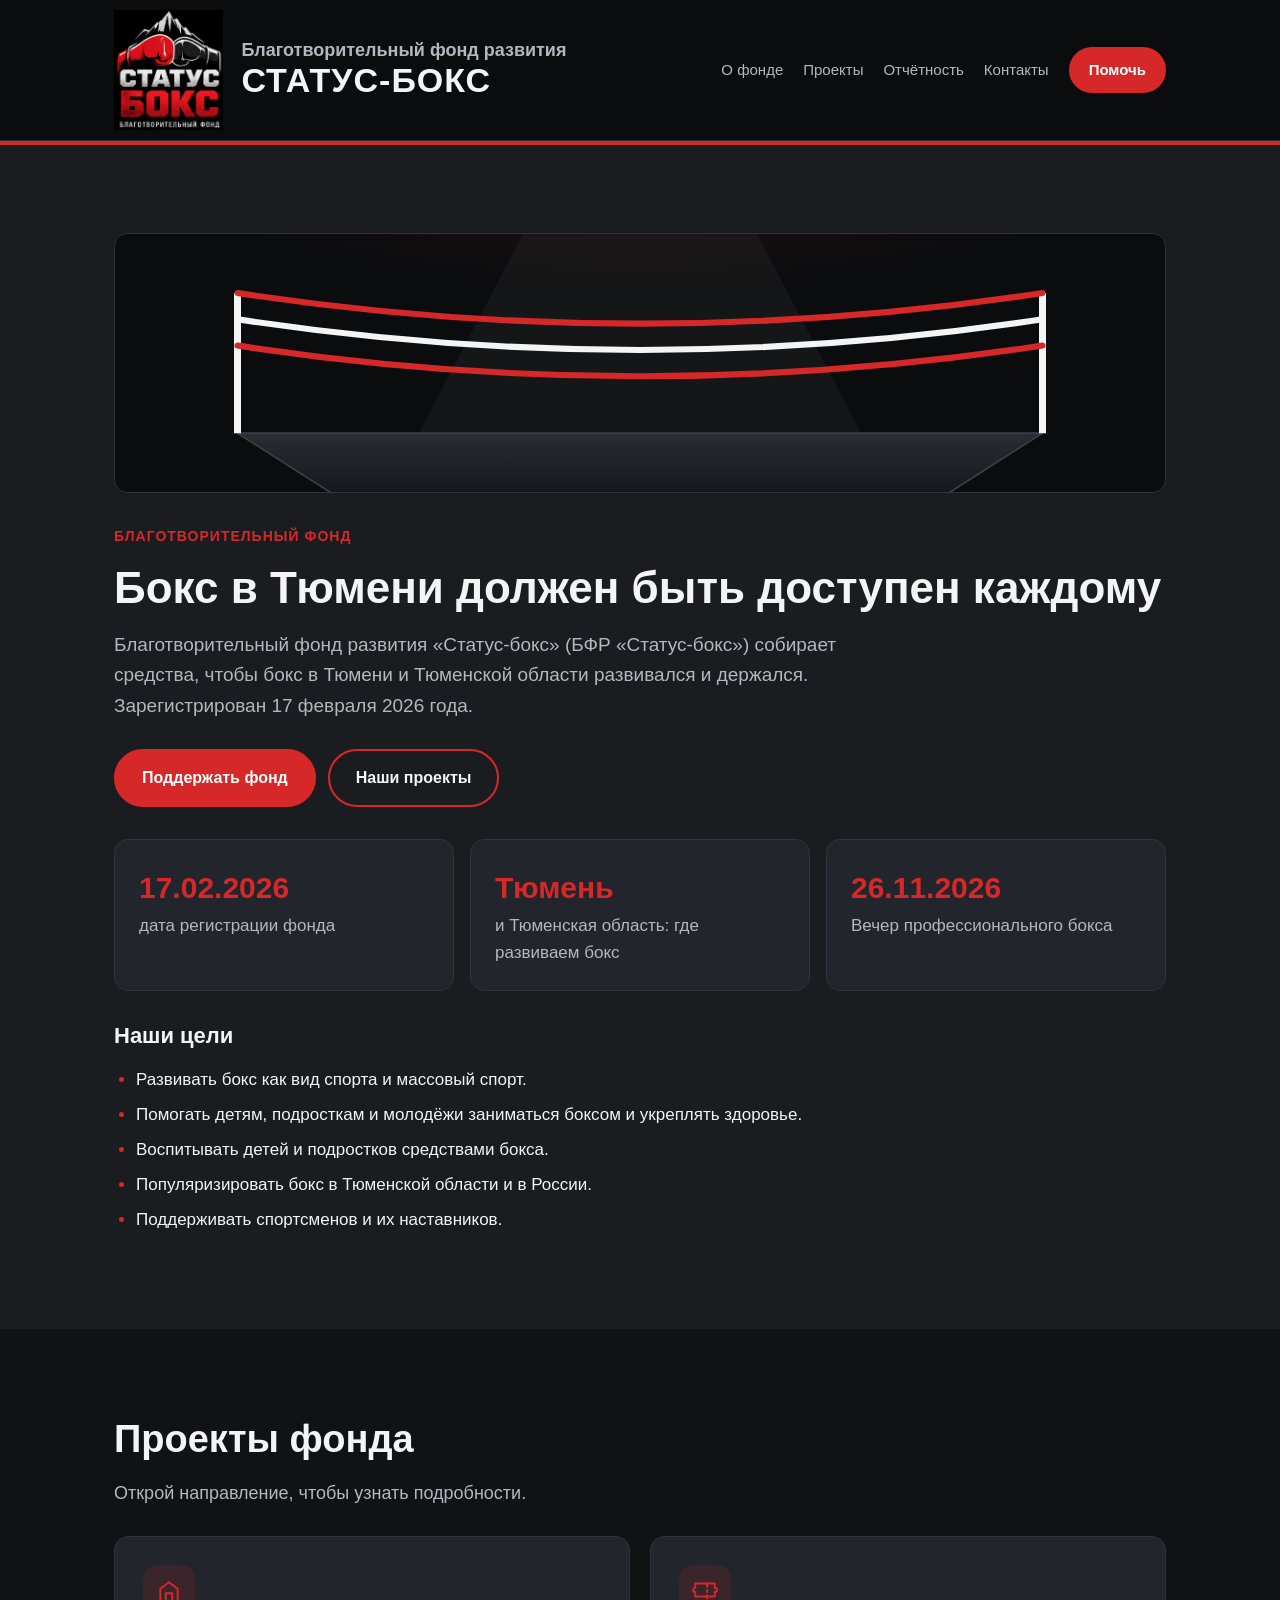
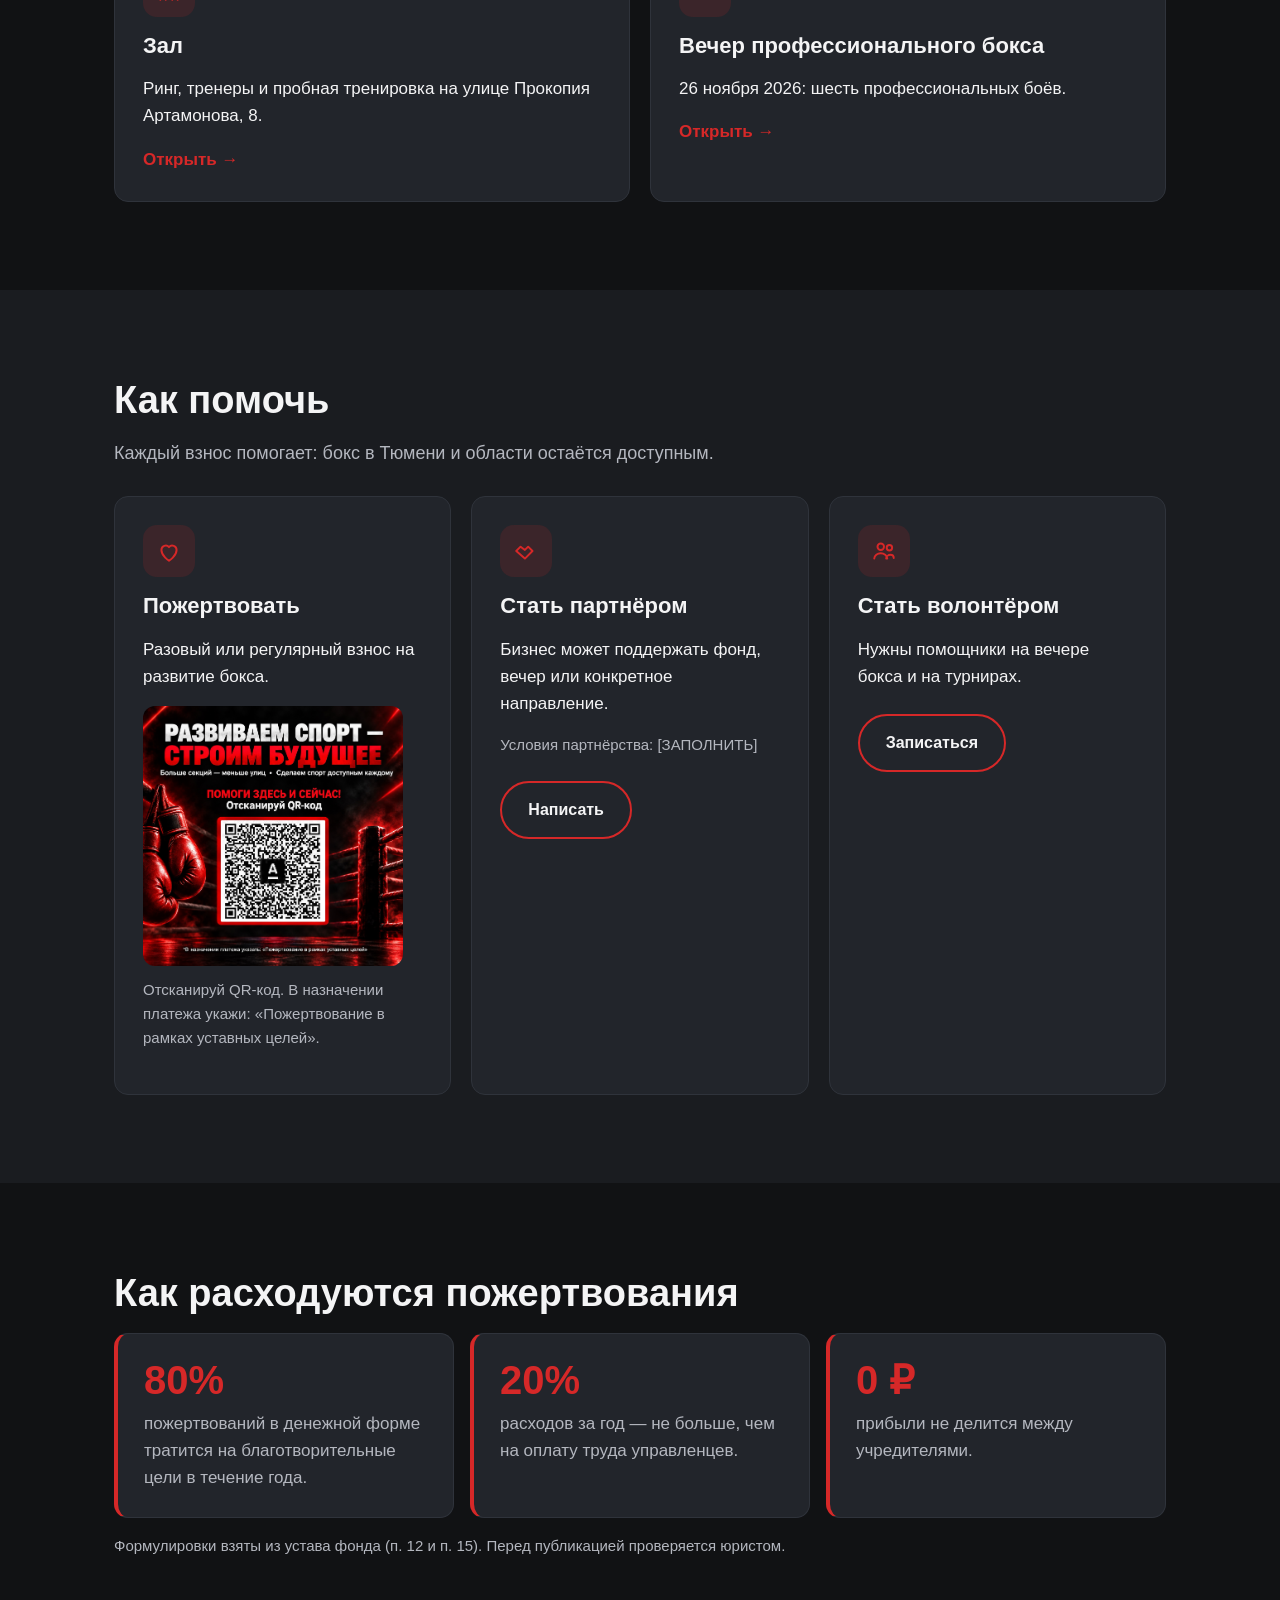
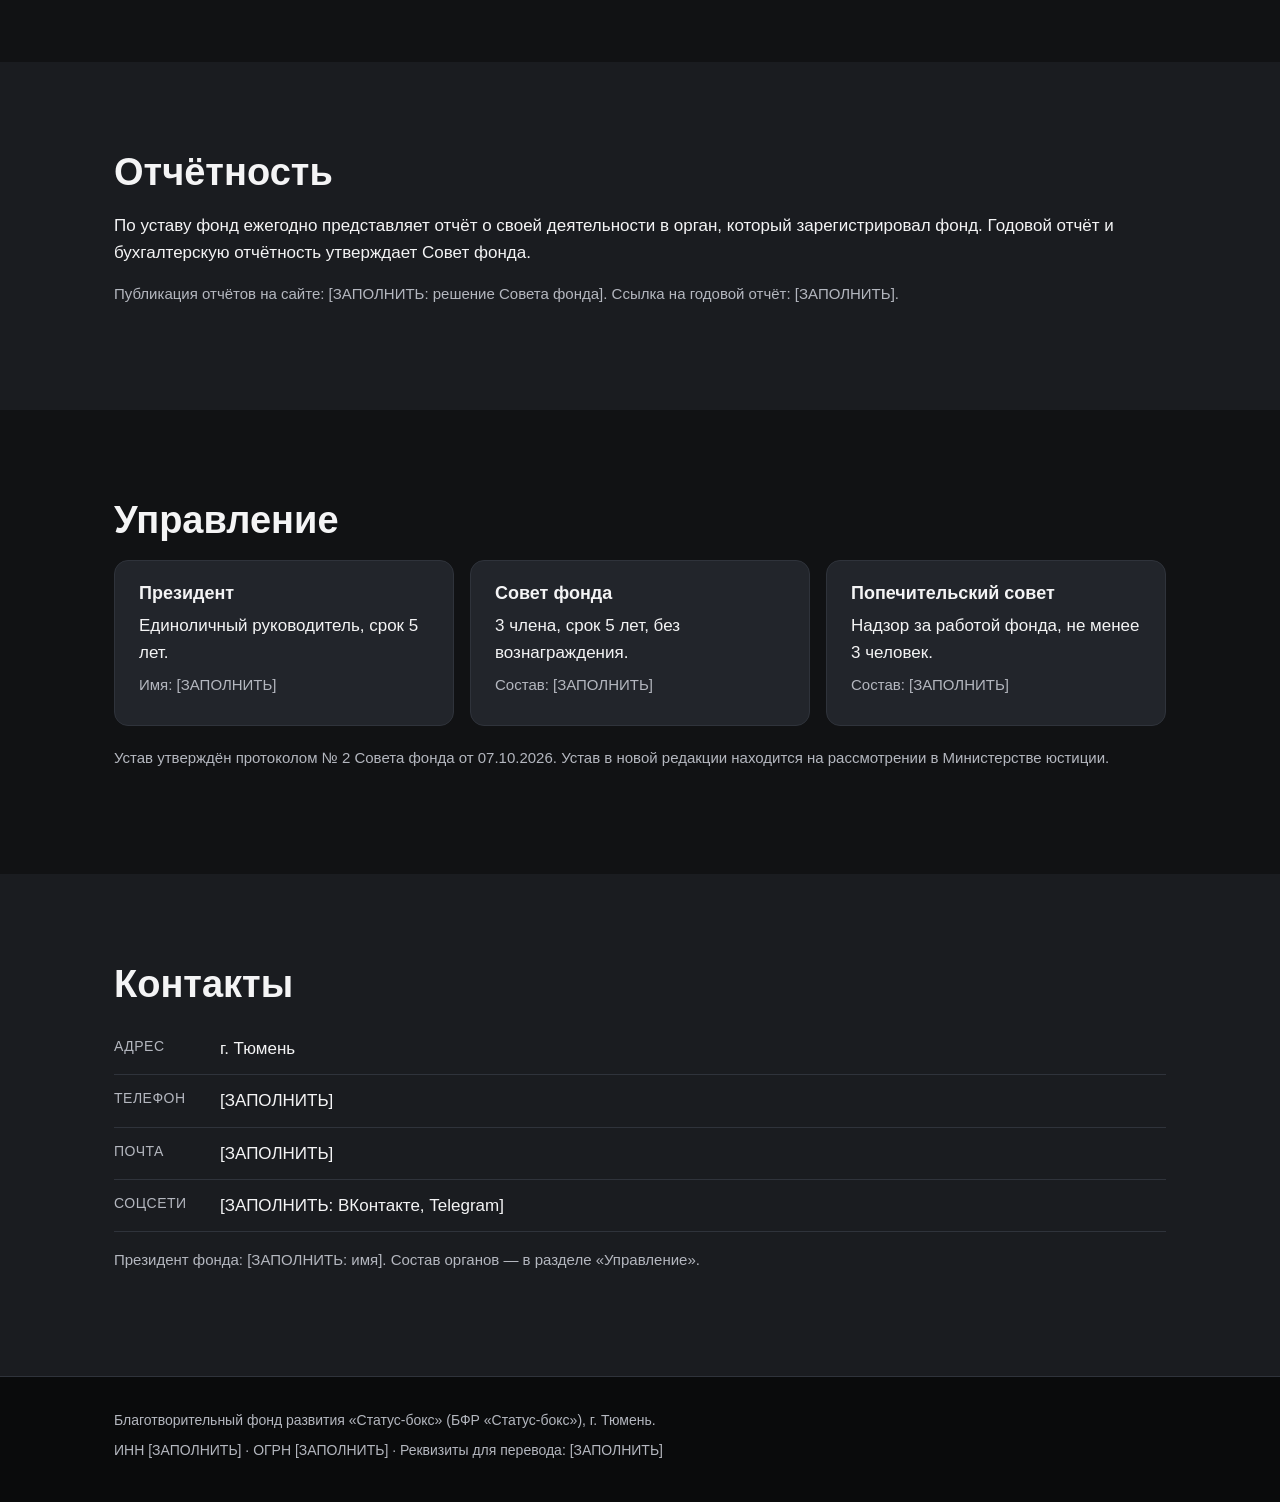
==== commit 00cb0430: "Визуал: баннер, иконки, понятные блоки, кнопка «Помочь» в шапке Co-Authored-By: Claude Haiku 5.5 <no" ====
--- a/index.html
+++ b/index.html
@@ -20,35 +20,30 @@
       </a>
       <nav class="menu">
         <a href="#about">О фонде</a>
-        <a href="projects.html">Проекты фонда</a>
-        <a href="#help">Помочь</a>
+        <a href="projects.html">Проекты</a>
         <a href="#reports">Отчётность</a>
         <a href="#contacts">Контакты</a>
+        <a href="#help" class="btn btn--primary btn--small">Помочь</a>
       </nav>
     </div>
   </header>
 
-  <!-- Главный блок: фонд -->
-  <!-- Фонд: приоритетный блок -->
+  <!-- О фонде -->
   <section id="about" class="block fund">
     <div class="wrap">
-      <p class="fund__tag">Главное</p>
-      <h2>О фонде «Статус-бокс»</h2>
-      <p>
-        Благотворительный фонд развития «Статус-бокс» (сокращённо БФР «Статус-бокс») зарегистрирован 17 февраля 2026 года.
-        Его задача — собирать средства, чтобы бокс в Тюмени и Тюменской области развивался и держался.
-        Адрес фонда: г. Тюмень.
+      <img src="assets/img/ring.svg" alt="Ринг под светом прожекторов" class="banner">
+      <p class="fund__tag">Благотворительный фонд</p>
+      <h1 class="fund__title">Бокс в Тюмени должен быть доступен каждому</h1>
+      <p class="fund__lead">
+        Благотворительный фонд развития «Статус-бокс» (БФР «Статус-бокс») собирает средства,
+        чтобы бокс в Тюмени и Тюменской области развивался и держался.
+        Зарегистрирован 17 февраля 2026 года.
       </p>
-
-      <h3>Цели фонда (по уставу)</h3>
-      <ul class="list">
-        <li>Поддержка и развитие бокса как вида спорта, физической культуры и массового спорта.</li>
-        <li>Содействие укреплению здоровья граждан и здоровому образу жизни.</li>
-        <li>Вовлечение детей, подростков и молодёжи в систематические занятия боксом.</li>
-        <li>Воспитание детей и подростков средствами бокса.</li>
-        <li>Популяризация бокса в Тюменской области и Российской Федерации.</li>
-        <li>Поддержка спортсменов и их наставников.</li>
-      </ul>
+      <div class="hero__actions">
+        <a href="#help" class="btn btn--primary">Поддержать фонд</a>
+        <a href="projects.html" class="btn btn--ghost">Наши проекты</a>
+      </div>
+
       <div class="facts">
         <div class="fact">
           <div class="fact__num">17.02.2026</div>
@@ -64,58 +59,73 @@
         </div>
       </div>
 
-      <h3>Куда идут средства</h3>
+      <h3>Наши цели</h3>
       <ul class="list">
-        <li>Развитие и содержание зала с рингом и работа тренеров.</li>
-        <li>Турниры и вечера бокса в регионе.</li>
-        <li>Поддержка спортсменов, которые готовятся к соревнованиям и боям.</li>
-        <li>Помощь социально незащищённым категориям: участникам СВО, детям, детям из малообеспеченных семей.</li>
+        <li>Развивать бокс как вид спорта и массовый спорт.</li>
+        <li>Помогать детям, подросткам и молодёжи заниматься боксом и укреплять здоровье.</li>
+        <li>Воспитывать детей и подростков средствами бокса.</li>
+        <li>Популяризировать бокс в Тюменской области и в России.</li>
+        <li>Поддерживать спортсменов и их наставников.</li>
       </ul>
-      <p class="note">Список программ и правила помощи: [ЗАПОЛНИТЬ: список программ].</p>
-      <div class="hero__actions">
-        <a href="#help" class="btn btn--primary">Поддержать фонд</a>
-      </div>
-    </div>
-  </section>
-
-  <section id="projects" class="block block--alt">
+    </div>
+  </section>
+
+  <!-- Проекты -->
+  <section id="projects" class="block">
     <div class="wrap">
       <h2>Проекты фонда</h2>
-      <p>Фонд поддерживает несколько направлений. Открой нужное, чтобы узнать подробности.</p>
+      <p class="lead">Открой направление, чтобы узнать подробности.</p>
+      <div class="help-grid">
+        <a href="projects.html#zal" class="card card--link">
+          <span class="icon" aria-hidden="true">
+            <svg viewBox="0 0 24 24"><path d="M4 20V10l8-6 8 6v10"/><path d="M9 20v-6h6v6"/></svg>
+          </span>
+          <h3>Зал</h3>
+          <p>Ринг, тренеры и пробная тренировка на улице Прокопия Артамонова, 8.</p>
+          <span class="card__more">Открыть →</span>
+        </a>
+        <a href="projects.html#event" class="card card--link">
+          <span class="icon" aria-hidden="true">
+            <svg viewBox="0 0 24 24"><path d="M3 9a2 2 0 0 0 0 4v4h18v-4a2 2 0 0 0 0-4V5H3z"/><path d="M14 5v3M14 16v3M14 11v2"/></svg>
+          </span>
+          <h3>Вечер профессионального бокса</h3>
+          <p>26 ноября 2026: шесть профессиональных боёв.</p>
+          <span class="card__more">Открыть →</span>
+        </a>
+      </div>
+    </div>
+  </section>
+
+  <!-- Помочь -->
+  <section id="help" class="block block--alt">
+    <div class="wrap">
+      <h2>Как помочь</h2>
+      <p class="lead">Каждый взнос помогает: бокс в Тюмени и области остаётся доступным.</p>
       <div class="help-grid">
         <div class="card">
-          <h3>Зал</h3>
-          <p>Зал с рингом на улице Прокопия Артамонова, 8: тренеры, пробная тренировка, формат под тебя.</p>
-          <a href="projects.html#zal" class="btn btn--ghost">Открыть</a>
-        </div>
-        <div class="card">
-          <h3>Вечер профессионального бокса</h3>
-          <p>26 ноября 2026, шесть профессиональных боёв.</p>
-          <a href="projects.html#event" class="btn btn--ghost">Открыть</a>
-        </div>
-      </div>
-    </div>
-  </section>
-  <section id="help" class="block block--alt">
-    <div class="wrap">
-      <h2>Как помочь</h2>
-      <p>Каждый взнос идёт на то, чтобы бокс в Тюмени и области оставался доступным и развивался.</p>
-      <div class="help-grid">
-        <div class="card">
+          <span class="icon" aria-hidden="true">
+            <svg viewBox="0 0 24 24"><path d="M12 21s-7-4.5-7-10a4 4 0 0 1 7-2.6A4 4 0 0 1 19 11c0 5.5-7 10-7 10z"/></svg>
+          </span>
           <h3>Пожертвовать</h3>
-          <p>Разовый или регулярный взнос на развитие бокса и поддержку категорий, которым нужна помощь.</p>
+          <p>Разовый или регулярный взнос на развитие бокса.</p>
           <div class="qr">
             <img src="assets/donate-qr.png" alt="QR-код для пожертвования фонду «Статус-бокс»">
             <p class="note">Отсканируй QR-код. В назначении платежа укажи: «Пожертвование в рамках уставных целей».</p>
           </div>
         </div>
         <div class="card">
+          <span class="icon" aria-hidden="true">
+            <svg viewBox="0 0 24 24"><path d="M3 12l4-4 4 3 3-3 4 4-7 7z"/></svg>
+          </span>
           <h3>Стать партнёром</h3>
           <p>Бизнес может поддержать фонд, вечер или конкретное направление.</p>
           <p class="note">Условия партнёрства: [ЗАПОЛНИТЬ]</p>
           <a href="#contacts" class="btn btn--ghost">Написать</a>
         </div>
         <div class="card">
+          <span class="icon" aria-hidden="true">
+            <svg viewBox="0 0 24 24"><circle cx="9" cy="8" r="3"/><circle cx="17" cy="9" r="2.5"/><path d="M3 19c0-3 3-5 6-5s6 2 6 5M14 19c0-2 2-3.5 4-3.5s3 1 3 3"/></svg>
+          </span>
           <h3>Стать волонтёром</h3>
           <p>Нужны помощники на вечере бокса и на турнирах.</p>
           <a href="#contacts" class="btn btn--ghost">Записаться</a>
@@ -124,20 +134,29 @@
     </div>
   </section>
 
+  <!-- Расходы -->
   <section id="rules" class="block">
     <div class="wrap">
       <h2>Как расходуются пожертвования</h2>
-      <div class="card">
-        <ul class="list">
-          <li>Не менее 80% благотворительных пожертвований в денежной форме тратится на благотворительные цели в течение года с момента получения.</li>
-          <li>На оплату труда административно-управленческого персонала фонд тратит не более 20% средств, расходуемых за финансовый год.</li>
-          <li>Прибыль от деятельности фонда остаётся у фонда и не распределяется между учредителями.</li>
-        </ul>
-        <p class="note">Формулировки взяты из устава фонда (п. 12 и п. 15). Перед публикацией проверяется юристом.</p>
-      </div>
-    </div>
-  </section>
-
+      <div class="rules">
+        <div class="rule">
+          <div class="rule__num">80%</div>
+          <p>пожертвований в денежной форме тратится на благотворительные цели в течение года.</p>
+        </div>
+        <div class="rule">
+          <div class="rule__num">20%</div>
+          <p>расходов за год — не больше, чем на оплату труда управленцев.</p>
+        </div>
+        <div class="rule">
+          <div class="rule__num">0 ₽</div>
+          <p>прибыли не делится между учредителями.</p>
+        </div>
+      </div>
+      <p class="note">Формулировки взяты из устава фонда (п. 12 и п. 15). Перед публикацией проверяется юристом.</p>
+    </div>
+  </section>
+
+  <!-- Отчётность -->
   <section id="reports" class="block block--alt">
     <div class="wrap">
       <h2>Отчётность</h2>
@@ -149,23 +168,24 @@
     </div>
   </section>
 
+  <!-- Управление -->
   <section id="manage" class="block">
     <div class="wrap">
       <h2>Управление</h2>
-      <div class="help-grid">
-        <div class="card">
+      <div class="people">
+        <div class="person">
           <h3>Президент</h3>
-          <p>Единоличный руководитель фонда. Срок полномочий — 5 лет.</p>
-          <p class="note">Имя и должность: [ЗАПОЛНИТЬ]</p>
-        </div>
-        <div class="card">
+          <p>Единоличный руководитель, срок 5 лет.</p>
+          <p class="note">Имя: [ЗАПОЛНИТЬ]</p>
+        </div>
+        <div class="person">
           <h3>Совет фонда</h3>
-          <p>Высший коллегиальный орган. 3 члена, срок 5 лет. Работают на общественных началах, без вознаграждения.</p>
+          <p>3 члена, срок 5 лет, без вознаграждения.</p>
           <p class="note">Состав: [ЗАПОЛНИТЬ]</p>
         </div>
-        <div class="card">
+        <div class="person">
           <h3>Попечительский совет</h3>
-          <p>Надзорный орган фонда. Не менее 3 человек, срок 5 лет. Работает на общественных началах.</p>
+          <p>Надзор за работой фонда, не менее 3 человек.</p>
           <p class="note">Состав: [ЗАПОЛНИТЬ]</p>
         </div>
       </div>
@@ -173,6 +193,7 @@
     </div>
   </section>
 
+  <!-- Контакты -->
   <section id="contacts" class="block block--alt">
     <div class="wrap">
       <h2>Контакты</h2>
@@ -182,7 +203,7 @@
         <li><span class="label">Почта</span> [ЗАПОЛНИТЬ]</li>
         <li><span class="label">Соцсети</span> [ЗАПОЛНИТЬ: ВКонтакте, Telegram]</li>
       </ul>
-      <p class="note">Президент фонда: [ЗАПОЛНИТЬ: имя]. Состав органов — в блоке «Управление».</p>
+      <p class="note">Президент фонда: [ЗАПОЛНИТЬ: имя]. Состав органов — в разделе «Управление».</p>
     </div>
   </section>
 
@@ -190,7 +211,6 @@
     <div class="wrap">
       <p>Благотворительный фонд развития «Статус-бокс» (БФР «Статус-бокс»), г. Тюмень.</p>
       <p>ИНН [ЗАПОЛНИТЬ] · ОГРН [ЗАПОЛНИТЬ] · Реквизиты для перевода: [ЗАПОЛНИТЬ]</p>
-      <p><a href="#">Политика обработки персональных данных</a> · <a href="#">Согласие на обработку данных</a></p>
     </div>
   </footer>
 
--- a/style.css
+++ b/style.css
@@ -332,4 +332,93 @@
   .logo__img { height: 80px; }
   .logo__line1 { font-size: 14px; }
   .logo__line2 { font-size: 24px; }
-}+}
+/* ===== Версия 3: картинки, иконки, понятная структура ===== */
+
+/* Кнопка в шапке */
+.menu { align-items: center; }
+.btn--small { padding: 9px 18px; font-size: 14px; border-width: 2px; }
+.menu .btn--small { color: #fff; }
+.menu .btn--small:hover { color: #fff; }
+
+/* Блок «О фонде»: баннер и заголовок */
+.banner {
+  display: block;
+  width: 100%;
+  height: 260px;
+  object-fit: cover;
+  border-radius: var(--radius);
+  margin-bottom: 32px;
+  border: 1px solid var(--line);
+}
+.fund__title { font-size: clamp(28px, 4vw, 44px); font-weight: 800; margin: 8px 0 16px; line-height: 1.15; }
+.fund__lead { font-size: 19px; color: var(--muted); max-width: 760px; }
+
+/* Иконки на карточках */
+.icon {
+  display: inline-flex;
+  align-items: center;
+  justify-content: center;
+  width: 52px;
+  height: 52px;
+  border-radius: 14px;
+  background: rgba(214, 40, 40, 0.14);
+  margin-bottom: 16px;
+}
+.icon svg {
+  width: 26px;
+  height: 26px;
+  fill: none;
+  stroke: var(--accent);
+  stroke-width: 1.8;
+  stroke-linecap: round;
+  stroke-linejoin: round;
+}
+
+/* Карточки-ссылки */
+.card--link { display: block; color: var(--text); transition: transform 0.15s, border-color 0.15s; }
+.card--link:hover { transform: translateY(-3px); border-color: var(--accent); text-decoration: none; }
+.card__more { color: var(--accent); font-weight: 700; }
+.lead { color: var(--muted); font-size: 18px; margin-bottom: 28px; }
+
+/* Расходы: три крупные цифры */
+.rules {
+  display: grid;
+  grid-template-columns: repeat(auto-fit, minmax(220px, 1fr));
+  gap: 16px;
+  margin-bottom: 16px;
+}
+.rule {
+  background: var(--card);
+  border: 1px solid var(--line);
+  border-radius: var(--radius);
+  padding: 26px;
+  border-left: 4px solid var(--accent);
+}
+.rule__num { font-size: 40px; font-weight: 800; color: var(--accent); line-height: 1; margin-bottom: 10px; }
+.rule p { margin: 0; color: var(--muted); }
+
+/* Управление: компактные карточки */
+.people {
+  display: grid;
+  grid-template-columns: repeat(auto-fit, minmax(240px, 1fr));
+  gap: 16px;
+  margin-bottom: 20px;
+}
+.person {
+  background: var(--card);
+  border: 1px solid var(--line);
+  border-radius: var(--radius);
+  padding: 22px 24px;
+}
+.person h3 { font-size: 18px; margin-bottom: 8px; }
+.person p { margin-bottom: 6px; }
+
+/* Подвал: без мёртвых ссылок */
+.foot p { margin-bottom: 8px; }
+@media (max-width: 640px) {
+  .banner { height: 180px; }
+  .menu .btn--small { padding: 7px 14px; }
+}
+.block--tight { padding: 48px 0 24px; }
+.banner--small { height: 170px; }
